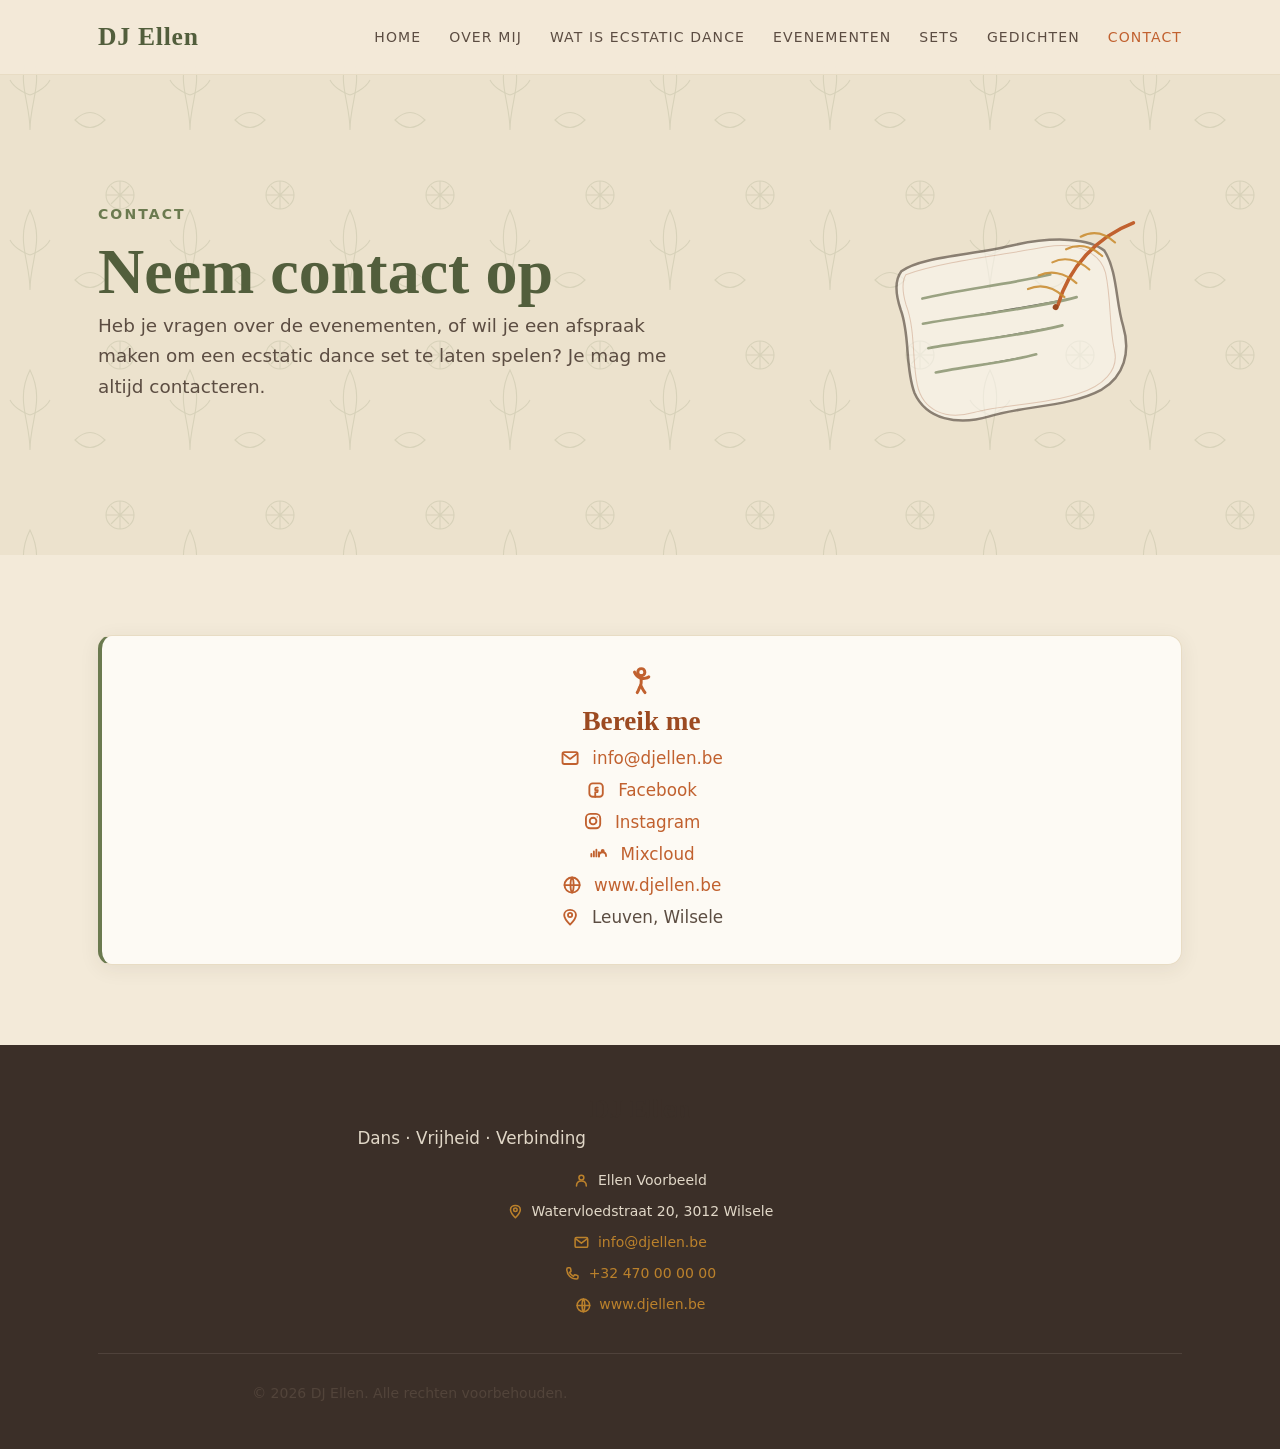
==== contact.html @ d01701c6 "Add files via upload" ====
<!DOCTYPE html>
<html lang="nl">
<head>
  <meta charset="UTF-8">
  <meta name="viewport" content="width=device-width, initial-scale=1.0">
  <title>Contact — DJ Ellen</title>
  <meta name="description" content="Neem contact op met DJ Ellen voor vragen over evenementen of het boeken van een ecstatic dance set.">
  <link rel="stylesheet" href="style.css">
</head>
<body>

  <!-- ============================== HEADER ============================== -->
  <header class="site-header">
    <nav class="navbar container">
      <a href="index.html" class="navbar__logo">DJ Ellen</a>

      <button class="navbar__toggle" aria-label="Menu openen" aria-expanded="false" aria-controls="hoofdmenu">
        <span></span>
        <span></span>
        <span></span>
      </button>

      <ul class="navbar__links" id="hoofdmenu">
        <li><a href="index.html">Home</a></li>
        <li><a href="over-mij.html">Over mij</a></li>
        <li><a href="wat-is-ecstatic-dance.html">Wat is Ecstatic Dance</a></li>
        <li><a href="evenementen.html">Evenementen</a></li>
        <li><a href="sets.html">Sets</a></li>
        <li><a href="gedichten.html">Gedichten</a></li>
        <li><a href="contact.html" class="is-active">Contact</a></li>
      </ul>
    </nav>
  </header>

  <main class="site-main">

    <!-- ============================== HERO ============================== -->
    <section class="hero container">
      <div class="hero__text">
        <p class="eyebrow">Contact</p>
        <h1>Neem contact op</h1>
        <p class="hero__intro">
          Heb je vragen over de evenementen, of wil je een afspraak maken om
          een ecstatic dance set te laten spelen? Je mag me altijd
          contacteren.
        </p>
      </div>

      <div class="hero__visual" aria-hidden="true">
        <!-- Perkament-achtige brief, licht gedraaid en golvend, met een grotere schrijvende veer -->
        <svg viewBox="0 0 320 320" xmlns="http://www.w3.org/2000/svg" role="img" aria-label="Gestileerde tekening van een perkamenten brief met een schrijvende veer">
          <!-- Golvend perkament: gebogen randen i.p.v. rechte hoeken, licht gedraaid, semi-transparant -->
          <g transform="rotate(-8 160 170)">
            <path d="M48 100
                     C 70 88, 120 94, 160 90
                     C 205 86, 240 94, 252 108
                     C 262 130, 256 160, 260 185
                     C 264 212, 254 235, 230 245
                     C 195 258, 150 250, 115 256
                     C 82 261, 52 250, 44 222
                     C 38 195, 48 165, 42 138
                     C 39 122, 40 108, 48 100 Z"
                  fill="#fdfaf4" stroke="#3b2f28" stroke-width="2.5" opacity="0.55"/>
            <!-- Lichte schaduwlaag onder het perkament voor een 3D-gevoel -->
            <path d="M52 104 C 90 96, 150 98, 195 96 C 230 95, 248 112, 250 130
                     C 252 158, 246 182, 248 208 C 250 228, 232 242, 205 246
                     C 168 252, 130 246, 100 250 C 70 254, 50 240, 48 215
                     C 46 190, 54 160, 48 134 C 46 120, 47 110, 52 104 Z"
                  fill="none" stroke="#9c4a21" stroke-width="1" opacity="0.25"/>

            <!-- Golvende lijntjes tekst, volgend op de gebogen vorm -->
            <g stroke="#6b7a4f" stroke-width="2.6" stroke-linecap="round" opacity="0.65">
              <path d="M65 130 C 100 126, 150 128, 195 124"/>
              <path d="M62 155 C 110 153, 170 156, 218 150"/>
              <path d="M64 180 C 105 178, 155 181, 200 176"/>
              <path d="M68 205 C 100 203, 140 205, 170 201"/>
            </g>
          </g>

          <!-- Grotere veer, schrijvend over de brief -->
          <g transform="translate(196 150) rotate(28)">
            <path d="M0 0 C -8 -38, 2 -78, 28 -108"
                  fill="none" stroke="#c1612f" stroke-width="3.5" stroke-linecap="round"/>
            <g fill="none" stroke="#c98a2c" stroke-width="2.2" stroke-linecap="round" opacity="0.85">
              <path d="M2 -10 C -14 -14, -26 -10, -34 0"/>
              <path d="M6 -28 C -10 -32, -23 -27, -31 -17"/>
              <path d="M11 -46 C -5 -50, -18 -45, -25 -35"/>
              <path d="M16 -64 C 0 -68, -12 -63, -19 -53"/>
              <path d="M21 -82 C 6 -86, -5 -81, -12 -71"/>
            </g>
            <circle cx="-1" cy="3" r="3" fill="#9c4a21"/>
          </g>
        </svg>
      </div>
    </section>

    <!-- ============================== CONTACTGEGEVENS ============================== -->
    <section class="section section--zand">
      <div class="container">

        <article class="card card--accent">
          <h3 class="card__title">
            <svg class="icon-inline" viewBox="0 0 24 24" xmlns="http://www.w3.org/2000/svg" aria-hidden="true">
              <circle cx="12" cy="6" r="2.6" fill="#fdfaf4" stroke="#c1612f"/>
              <path d="M12 8.6 C11.5 11, 12.5 13, 11.5 16"/>
              <path d="M11.7 10.5 C9.5 9.7, 7.8 8, 7 6"/>
              <path d="M12.3 10.8 C14.7 10, 16 11, 17.5 9.5"/>
              <path d="M11.5 16 C10 18, 10.2 19.5, 9 21"/>
              <path d="M11.5 16 C13 18, 13.3 19.5, 14.7 21"/>
            </svg>
            Bereik me
          </h3>

          <ul class="event-meta">
            <li>
              <svg class="icon-inline" viewBox="0 0 24 24" xmlns="http://www.w3.org/2000/svg" aria-hidden="true">
                <rect x="3" y="5" width="18" height="14" rx="2"/>
                <path d="M4 7 L12 13 L20 7"/>
              </svg>
              <a href="mailto:info@djellen.be">info@djellen.be</a>
            </li>
            <li>
              <svg class="icon-inline" viewBox="0 0 24 24" xmlns="http://www.w3.org/2000/svg" aria-hidden="true">
                <rect x="4" y="4" width="16" height="16" rx="4"/>
                <path d="M14 9 L12.5 9 C11.7 9, 11 9.7, 11 10.5 L11 12 L14 12 L13.6 14.5 L11 14.5 L11 20"/>
              </svg>
              <a href="https://www.facebook.com" target="_blank" rel="noopener">Facebook</a>
            </li>
            <li>
              <svg class="icon-inline" viewBox="0 0 24 24" xmlns="http://www.w3.org/2000/svg" aria-hidden="true">
                <rect x="3.5" y="3.5" width="17" height="17" rx="5"/>
                <circle cx="12" cy="12" r="4"/>
                <circle cx="17" cy="7" r="0.8" fill="#c1612f" stroke="none"/>
              </svg>
              <a href="https://www.instagram.com" target="_blank" rel="noopener">Instagram</a>
            </li>
            <li>
              <svg class="icon-inline" viewBox="0 0 24 24" xmlns="http://www.w3.org/2000/svg" aria-hidden="true">
                <path d="M4 16 L4 13 M7 16 L7 10 M10 16 L10 8 M13 16 L13 11"/>
                <path d="M13 16 C13 13, 15 11, 17.5 11 C20 11, 21.5 13, 21.5 15.5"/>
                <circle cx="17.5" cy="9.5" r="1.2"/>
              </svg>
              <a href="https://www.mixcloud.com/Ellllen/" target="_blank" rel="noopener">Mixcloud</a>
            </li>
            <li>
              <svg class="icon-inline" viewBox="0 0 24 24" xmlns="http://www.w3.org/2000/svg" aria-hidden="true">
                <circle cx="12" cy="12" r="9"/>
                <path d="M3 12 L21 12 M12 3 C9.5 6, 9.5 18, 12 21 M12 3 C14.5 6, 14.5 18, 12 21"/>
              </svg>
              <a href="https://www.djellen.be">www.djellen.be</a>
            </li>
            <li>
              <svg class="icon-inline" viewBox="0 0 24 24" xmlns="http://www.w3.org/2000/svg" aria-hidden="true">
                <path d="M12 21 C8 17, 5 13.5, 5 9.5 C5 6, 8 3.5, 12 3.5 C16 3.5, 19 6, 19 9.5 C19 13.5, 16 17, 12 21 Z"/>
                <circle cx="12" cy="9.5" r="2.5"/>
              </svg>
              Leuven, Wilsele
            </li>
          </ul>
        </article>

      </div>
    </section>

  </main>

  <footer class="site-footer" id="site-footer"></footer>

  <script src="script.js" defer></script>

</body>
</html>
---- style.css ----
/* ==========================================================================
   DJ ELLEN — UNIVERSEEL STYLESHEET
   Ecstatic Dance / aards & warm design system
   Geen externe libraries — pure CSS, Flexbox & Grid
   ========================================================================== */


/* --------------------------------------------------------------------------
   1. DESIGN TOKENS (CSS Variabelen)
   Centraal kleurenpalet, typografie en spacing-schaal.
   Wijzig hier en de hele site past zich aan.
   -------------------------------------------------------------------------- */
:root {
  /* Kleuren — aards en warm */
  --color-terra: #c1612f;        /* terracotta — primaire accentkleur (knoppen, links) */
  --color-terra-dark: #9c4a21;   /* donkerder terra — hover states */
  --color-oker: #c98a2c;         /* oker — secundair accent */
  --color-mos: #6b7a4f;          /* mosgroen — tertiair accent, natuurlijke details */
  --color-mos-dark: #525e3c;     /* donker mosgroen — hover op groene elementen */

  --color-text: #3b2f28;         /* diep warm bruin — hoofdtekstkleur */
  --color-text-zacht: #5c4d42;   /* zachtere tekst voor subteksten */
  --color-zand: #f3ead9;         /* zachte zandkleur — paginacontainer-achtergronden */
  --color-zand-donker: #e8dcc4;  /* iets donkerder zand — randen, scheidingen */
  --color-wit-warm: #fdfaf4;     /* warm bijna-wit — kaarten, lichte vlakken */

  --color-body-bg: #ece2cd;      /* basis achtergrondkleur van de pagina (onder patroon) */

  /* Typografie */
  --font-heading: 'Cormorant Garamond', Georgia, 'Times New Roman', serif;
  --font-body: 'Jost', 'Segoe UI', system-ui, sans-serif;

  --fs-h1: clamp(2.4rem, 5vw, 4rem);
  --fs-h2: clamp(1.8rem, 3.5vw, 2.6rem);
  --fs-h3: clamp(1.3rem, 2.2vw, 1.7rem);
  --fs-body: 1.05rem;
  --fs-small: 0.875rem;

  /* Spacing-schaal (consistente witruimte) */
  --space-xs: 0.5rem;
  --space-sm: 1rem;
  --space-md: 1.75rem;
  --space-lg: 3rem;
  --space-xl: 5rem;

  /* Overige */
  --radius: 14px;
  --radius-sm: 8px;
  --shadow-zacht: 0 4px 20px rgba(59, 47, 40, 0.08);
  --shadow-hover: 0 8px 28px rgba(59, 47, 40, 0.14);
  --max-width: 1140px;
  --transition: 0.25s ease;
}


/* --------------------------------------------------------------------------
   2. RESET & BASISINSTELLINGEN
   Minimale, moderne reset zonder externe dependencies.
   -------------------------------------------------------------------------- */
*,
*::before,
*::after {
  box-sizing: border-box;
  margin: 0;
  padding: 0;
}

html {
  scroll-behavior: smooth;
  -webkit-text-size-adjust: 100%;
}

body {
  font-family: var(--font-body);
  font-size: var(--fs-body);
  color: var(--color-text);
  line-height: 1.65;
  background-color: var(--color-body-bg);
  min-height: 100vh;
  overflow-x: hidden;
}

img, svg {
  max-width: 100%;
  display: block;
}

a {
  color: var(--color-terra);
  text-decoration: none;
  transition: color var(--transition);
}

a:hover {
  color: var(--color-terra-dark);
}

ul, ol {
  list-style: none;
}

button {
  font-family: inherit;
  cursor: pointer;
  border: none;
  background: none;
}

/* Toegankelijkheid: duidelijke focus-indicator op alle interactieve elementen */
a:focus-visible,
button:focus-visible,
input:focus-visible,
textarea:focus-visible {
  outline: 3px solid var(--color-oker);
  outline-offset: 3px;
  border-radius: var(--radius-sm);
}

/* Respecteer voorkeur voor minder beweging */
@media (prefers-reduced-motion: reduce) {
  *, *::before, *::after {
    animation-duration: 0.01ms !important;
    animation-iteration-count: 1 !important;
    transition-duration: 0.01ms !important;
    scroll-behavior: auto !important;
  }
}


/* --------------------------------------------------------------------------
   3. ACHTERGRONDPATROON (BODY)
   Subtiel, herhalend SVG-patroon met gestileerde bladmotieven.
   Vast op de achtergrond (fixed) zodat het niet meebeweegt met scroll-content,
   en met een laag zandkleur erboven voor leesbaarheid.
   -------------------------------------------------------------------------- */
body {
  background-color: var(--color-body-bg);
  background-image:
    url("data:image/svg+xml,%3Csvg xmlns='http://www.w3.org/2000/svg' width='160' height='160' viewBox='0 0 160 160'%3E%3Cg fill='none' stroke='%236b7a4f' stroke-width='1.1' opacity='0.16'%3E%3Cpath d='M30 130 C30 100 45 80 30 50 C15 80 30 100 30 130 Z'/%3E%3Cpath d='M30 95 C30 95 45 90 50 80'/%3E%3Cpath d='M30 95 C30 95 15 90 10 80'/%3E%3Ccircle cx='120' cy='35' r='14'/%3E%3Cpath d='M120 21 L120 49 M106 35 L134 35 M111 26 L129 44 M111 44 L129 26'/%3E%3Cpath d='M75 120 Q90 105 105 120 Q90 135 75 120 Z'/%3E%3C/g%3E%3C/svg%3E");
  background-repeat: repeat;
  background-size: 160px 160px;
  background-attachment: fixed;
}


/* --------------------------------------------------------------------------
   4. LAYOUT — ALGEMENE STRUCTUUR
   Container, header/nav, main, footer.
   -------------------------------------------------------------------------- */
.container {
  width: 100%;
  max-width: var(--max-width);
  margin-inline: auto;
  padding-inline: var(--space-md);
}

/* --- Header & navigatie --- */
.site-header {
  position: sticky;
  top: 0;
  z-index: 100;
  background-color: rgba(243, 234, 217, 0.92);
  backdrop-filter: blur(10px);
  border-bottom: 1px solid var(--color-zand-donker);
}

.navbar {
  position: relative;
  display: flex;
  align-items: center;
  justify-content: space-between;
  padding-block: var(--space-sm);
}

.navbar__logo {
  font-family: var(--font-heading);
  font-size: 1.6rem;
  font-weight: 600;
  color: var(--color-mos-dark);
  letter-spacing: 0.03em;
}

.navbar__links {
  display: flex;
  align-items: center;
  gap: var(--space-md);
}

.navbar__links a {
  color: var(--color-text-zacht);
  font-size: var(--fs-small);
  text-transform: uppercase;
  letter-spacing: 0.08em;
  font-weight: 500;
}

.navbar__links a:hover,
.navbar__links a.is-active {
  color: var(--color-terra);
}

/* Hamburger-knop (mobiel) — puur CSS, geen JS-library nodig */
.navbar__toggle {
  display: none;
  flex-direction: column;
  gap: 5px;
  z-index: 110;
}

.navbar__toggle span {
  width: 26px;
  height: 2px;
  background-color: var(--color-terra);
  border-radius: 2px;
  transition: transform var(--transition), opacity var(--transition);
}

/* --- Main content area --- */
.site-main {
  display: block;
  width: 100%;
}

.section {
  padding-block: var(--space-xl);
}

.section--zand {
  background-color: var(--color-zand);
}

.section__heading {
  font-family: var(--font-heading);
  font-size: var(--fs-h2);
  color: var(--color-terra-dark);
  text-align: center;
  margin-bottom: var(--space-sm);
}

.section__intro {
  max-width: 640px;
  margin: 0 auto var(--space-lg);
  text-align: center;
  color: var(--color-text-zacht);
}

/* --- Footer --- */
.site-footer {
  background-color: var(--color-text);
  color: var(--color-zand);
  padding-block: var(--space-lg) var(--space-md);
  text-align: center;
}

.site-footer a {
  color: var(--color-oker);
}

.site-footer a:hover {
  color: var(--color-wit-warm);
}

.footer__grid {
  display: grid;
  grid-template-columns: repeat(auto-fit, minmax(200px, 1fr));
  gap: var(--space-md);
  margin-bottom: var(--space-md);
}

/* Tagline in de footer: lichte, warme zandkleur i.p.v. de te donkere
   standaard tekstkleur, voor voldoende contrast op de donkere achtergrond */
.footer__tagline {
  color: var(--color-zand);
  opacity: 0.9;
  font-size: 1.05rem;
}

/* Kleinere navigatielinks in de footer */
.footer__nav-links a {
  font-size: var(--fs-small);
}

.footer__nav-links li {
  margin-bottom: 0.4rem;
}

/* Contactgegevens met klein icoontje per regel */
.footer__contact {
  margin-top: var(--space-sm);
}

.footer__contact li {
  display: flex;
  align-items: center;
  justify-content: center;
  gap: 0.5rem;
  margin-bottom: 0.5rem;
  font-size: var(--fs-small);
  color: var(--color-zand);
  opacity: 0.9;
}

.footer__contact .icon-inline {
  stroke: var(--color-oker);
  margin-right: 0;
  flex-shrink: 0;
}

.footer__bottom {
  text-align: center;
  font-size: var(--fs-small);
  opacity: 0.7;
  padding-top: var(--space-md);
  border-top: 1px solid rgba(243, 234, 217, 0.15);
}


/* --- Hero-sectie (intro boven aan een pagina, met begeleidende illustratie) --- */
.hero {
  display: flex;
  align-items: center;
  gap: var(--space-xl);
  padding-block: var(--space-xl);
}

.hero__text {
  flex: 1 1 420px;
}

.hero__intro {
  font-size: 1.15rem;
  max-width: 50ch;
  margin-bottom: var(--space-md);
}

.hero__visual {
  flex: 1 1 280px;
  max-width: 320px;
}

.hero__visual svg {
  width: 100%;
  height: auto;
}

@media (max-width: 768px) {
  .hero {
    flex-direction: column;
    text-align: center;
    padding-block: var(--space-lg);
  }

  /* Reset flex-basis: de breedte-waarden (420px/280px) mogen niet als
     hoogte-basis gelden zodra de richting naar column kantelt — anders
     reserveert de browser onnodige verticale ruimte op het omslagpunt. */
  .hero__text,
  .hero__visual {
    flex: 0 1 auto;
  }

  .hero__intro {
    margin-bottom: var(--space-xs);
  }

  .hero__visual {
    max-width: 150px;
    margin: 0 auto var(--space-xs);
  }

  .hero__text .flex-row {
    justify-content: center;
  }
}


/* --- Evenement-kaarten (agenda) --- */
.event-card {
  display: flex;
  flex-wrap: wrap;
  gap: var(--space-md);
  align-items: stretch;
}

.event-card__info {
  flex: 1 1 280px;
  display: flex;
  flex-direction: column;
  justify-content: center;
}

.event-meta {
  margin-top: var(--space-xs);
}

.event-meta li {
  color: var(--color-text-zacht);
  margin-bottom: 0.25rem;
}

.event-meta strong {
  color: var(--color-text);
}

.event-card--compact {
  text-align: center;
}

.event-card--compact .event-meta {
  text-align: left;
  margin-top: var(--space-sm);
}

/* --- Affiche-placeholder: kader voor toekomstige afbeelding/poster --- */
.poster-placeholder {
  display: flex;
  flex-direction: column;
  align-items: center;
  justify-content: center;
  gap: var(--space-xs);
  border: 2px dashed var(--color-zand-donker);
  border-radius: var(--radius);
  background-color: var(--color-zand);
  color: var(--color-text-zacht);
  font-size: var(--fs-small);
  text-align: center;
}

.poster-placeholder--large {
  flex: 1 1 280px;
  min-height: 280px;
  padding: var(--space-md);
}

.poster-placeholder--small {
  width: 100%;
  min-height: 140px;
  margin-bottom: var(--space-sm);
}


/* --- Gedichten: rustige, gecentreerde tekstblokken --- */
.poem.card {
  flex: 1 1 420px;
  max-width: 520px;
  margin-bottom: 0;
  text-align: center;
}

.poem.card .photo-frame {
  margin-inline: auto;
}

.poem__title {
  font-style: italic;
  font-size: var(--fs-h3);
  color: var(--color-terra-dark);
  margin-bottom: var(--space-xs);
  position: relative;
}

/* Kleine sierlijke lijn onder de titel, als rustpunt */
.poem__title::after {
  content: "";
  display: block;
  width: 48px;
  height: 2px;
  background-color: var(--color-mos);
  margin: var(--space-xs) auto 0;
  opacity: 0.6;
}

/* white-space: pre-line bewaart handmatige enters uit de brontekst als strofewisselingen */
.poem__text {
  font-family: var(--font-heading);
  font-size: 1.2rem;
  line-height: 2;
  color: var(--color-text);
  white-space: pre-line;
  margin: 0 auto;
}


/* --- Fotokaders: herbruikbare container voor affiches/foto's binnen het palet --- */
.photo-frame {
  display: block;
  width: 100%;
  border: 1px solid var(--color-zand-donker);
  border-radius: var(--radius);
  background-color: var(--color-wit-warm);
  padding: var(--space-xs);
  box-shadow: var(--shadow-zacht);
}

.photo-frame img {
  width: 100%;
  height: 100%;
  object-fit: cover;
  border-radius: calc(var(--radius) - 6px);
  display: block;
}

.photo-frame svg {
  width: 100%;
  height: auto;
  display: block;
}

.photo-frame--square { aspect-ratio: 1 / 1; }
.photo-frame--wide { aspect-ratio: 16 / 9; }
.photo-frame--portrait { aspect-ratio: 3 / 4; }

/* Affiche-variant: geen vast kader-ratio en geen bijsnijden — de volledige
   flyer blijft zichtbaar, de hoogte van de afbeelding bepaalt het kader */
.photo-frame--poster {
  aspect-ratio: auto;
}

.photo-frame--poster img {
  height: auto;
  object-fit: contain;
}

/* Gecentreerde, smallere variant — bijvoorbeeld een fotokader bij een gedicht */
.photo-frame--centered {
  max-width: 320px;
  margin-inline: auto;
}

/* --- Kleine inline iconen: consistente afmeting/kleur voor symbooltjes naast titels --- */
.icon-inline {
  display: inline-block;
  width: 1.2em;
  height: 1.2em;
  vertical-align: -0.22em;
  margin-right: 0.4em;
  fill: none;
  stroke: var(--color-terra);
  stroke-width: 2.2;
  stroke-linecap: round;
  stroke-linejoin: round;
}

/* --- Gecentreerd icoon boven een kaarttitel: geen rand, geen achtergrond --- */
.icon-block {
  display: block;
  width: 2.5rem;
  height: 2.5rem;
  margin: 0 auto var(--space-sm);
  fill: none;
  stroke: var(--color-mos);
  stroke-width: 1.8;
  stroke-linecap: round;
  stroke-linejoin: round;
}


/* --------------------------------------------------------------------------
   5. TYPOGRAFIE
   Rustgevende, vlot leesbare schaal voor koppen en tekst.
   -------------------------------------------------------------------------- */
h1, h2, h3, h4 {
  font-family: var(--font-heading);
  color: var(--color-text);
  line-height: 1.2;
  font-weight: 600;
}

h1 { font-size: var(--fs-h1); color: var(--color-mos-dark); }
h2 { font-size: var(--fs-h2); }
h3 { font-size: var(--fs-h3); }

p {
  margin-bottom: var(--space-sm);
  color: var(--color-text-zacht);
  max-width: 70ch;
}

.text-center { text-align: center; }
.text-center p { max-width: none; }

.eyebrow {
  display: inline-block;
  font-size: var(--fs-small);
  text-transform: uppercase;
  letter-spacing: 0.15em;
  color: var(--color-mos);
  font-weight: 600;
  margin-bottom: var(--space-xs);
}


/* --------------------------------------------------------------------------
   6. HERBRUIKBARE COMPONENTEN — KAARTEN / KADERS
   -------------------------------------------------------------------------- */
.card {
  background-color: var(--color-wit-warm);
  border: 1px solid var(--color-zand-donker);
  border-radius: var(--radius);
  padding: var(--space-md);
  box-shadow: var(--shadow-zacht);
  transition: transform var(--transition), box-shadow var(--transition);
}

.card:hover {
  transform: translateY(-4px);
  box-shadow: var(--shadow-hover);
}

.card__title {
  display: flex;
  flex-direction: column;
  align-items: center;
  text-align: center;
  font-size: var(--fs-h3);
  margin-bottom: var(--space-xs);
  color: var(--color-terra-dark);
}

/* Binnen een gecentreerde titel staat het icoon los boven de tekst, niet inline ervoor */
.card__title .icon-inline {
  margin-right: 0;
  margin-bottom: var(--space-xs);
}

/* Kader-variant met dunne accentrand links — handig voor quotes, info-blokken */
.card--accent {
  text-align: center;
  border-left: 4px solid var(--color-mos);
}

.card--accent p {
  max-width: none;
}


/* --------------------------------------------------------------------------
   7. HERBRUIKBARE COMPONENTEN — KNOPPEN
   Voor o.a. Mixcloud-links, agenda-acties, contactlinks.
   -------------------------------------------------------------------------- */
.btn {
  display: inline-flex;
  align-items: center;
  gap: var(--space-xs);
  padding: 0.75rem 1.75rem;
  border-radius: 999px;
  font-size: var(--fs-small);
  font-weight: 600;
  text-transform: uppercase;
  letter-spacing: 0.06em;
  transition: background-color var(--transition), color var(--transition), transform var(--transition);
}

/* Primaire knop — terracotta, gevuld */
.btn--primary {
  background-color: var(--color-terra);
  color: var(--color-wit-warm);
}

.btn--primary:hover {
  background-color: var(--color-terra-dark);
  transform: translateY(-2px);
  color: var(--color-wit-warm);
}

/* Secundaire knop — oker outline */
.btn--secondary {
  background-color: transparent;
  color: var(--color-oker);
  border: 2px solid var(--color-oker);
}

.btn--secondary:hover {
  background-color: var(--color-oker);
  color: var(--color-wit-warm);
}

/* Mixcloud / luisterknop — mosgroen, specifiek voor embedded sets */
.btn--listen {
  background-color: var(--color-mos);
  color: var(--color-wit-warm);
}

.btn--listen:hover {
  background-color: var(--color-mos-dark);
  transform: translateY(-2px);
}

.btn--small {
  padding: 0.5rem 1.25rem;
  font-size: 0.75rem;
}


/* --------------------------------------------------------------------------
   8. HERBRUIKBARE GRID-LAYOUTS
   Flexibele grids voor agenda, sets, galerijen — pas kolomaantal aan per pagina.
   -------------------------------------------------------------------------- */
.grid {
  display: grid;
  gap: var(--space-md);
}

.grid--2 { grid-template-columns: repeat(2, 1fr); }
.grid--3 { grid-template-columns: repeat(3, 1fr); }
.grid--4 { grid-template-columns: repeat(4, 1fr); }

/* Auto-fit variant: flexbox met wrap, zodat een onvolledige laatste rij
   (bv. 5 boxen op een grid dat er 4 per rij toont) centraal uitlijnt in
   plaats van links te blijven hangen — dat kan een CSS Grid niet vanzelf. */
.grid--auto {
  display: flex;
  flex-wrap: wrap;
  justify-content: center;
  gap: var(--space-md);
}

.grid--auto > * {
  flex: 1 1 240px;
  max-width: 320px;
}

/* Flex-rij variant voor horizontale lijsten (bv. tags, kleine items) */
.flex-row {
  display: flex;
  flex-wrap: wrap;
  gap: var(--space-sm);
}

.flex-row--center {
  justify-content: center;
  align-items: center;
}


/* --------------------------------------------------------------------------
   9. UTILITIES
   Kleine herbruikbare hulpklassen.
   -------------------------------------------------------------------------- */
.mt-sm { margin-top: var(--space-sm); }
.mt-md { margin-top: var(--space-md); }
.mt-lg { margin-top: var(--space-lg); }
.mb-sm { margin-bottom: var(--space-sm); }
.mb-md { margin-bottom: var(--space-md); }
.mb-lg { margin-bottom: var(--space-lg); }

.hidden { display: none; }

.visually-hidden {
  position: absolute;
  width: 1px;
  height: 1px;
  overflow: hidden;
  clip: rect(0 0 0 0);
  white-space: nowrap;
}


/* --------------------------------------------------------------------------
   10. RESPONSIVE — MOBIEL (≤ 768px)
   Hamburger-navigatie, grids worden enkele kolom, kleinere spacing.
   -------------------------------------------------------------------------- */
@media (max-width: 768px) {

  .navbar__toggle {
    display: flex;
  }

  /* Mobiel navigatiemenu: full-width dropdown onder de header */
  .navbar__links {
    position: absolute;
    top: 100%;
    left: 0;
    right: 0;
    flex-direction: column;
    align-items: flex-start;
    gap: var(--space-sm);
    background-color: var(--color-zand);
    padding: var(--space-md);
    border-bottom: 1px solid var(--color-zand-donker);
    transform: translateY(-12px);
    opacity: 0;
    visibility: hidden;
    transition: transform var(--transition), opacity var(--transition), visibility var(--transition);
  }

  /* Activeer via JS met klasse .is-open op .navbar__links */
  .navbar__links.is-open {
    transform: translateY(0);
    opacity: 1;
    visibility: visible;
  }

  .grid--2,
  .grid--3,
  .grid--4 {
    grid-template-columns: 1fr;
  }

  .section {
    padding-block: var(--space-lg);
  }

  .footer__grid {
    text-align: center;
  }
}


/* --------------------------------------------------------------------------
   11. RESPONSIVE — TABLET (769px – 1024px)
   Grids met 3-4 kolommen vallen terug naar 2 kolommen.
   -------------------------------------------------------------------------- */
@media (min-width: 769px) and (max-width: 1024px) {

  .grid--3,
  .grid--4 {
    grid-template-columns: repeat(2, 1fr);
  }
}
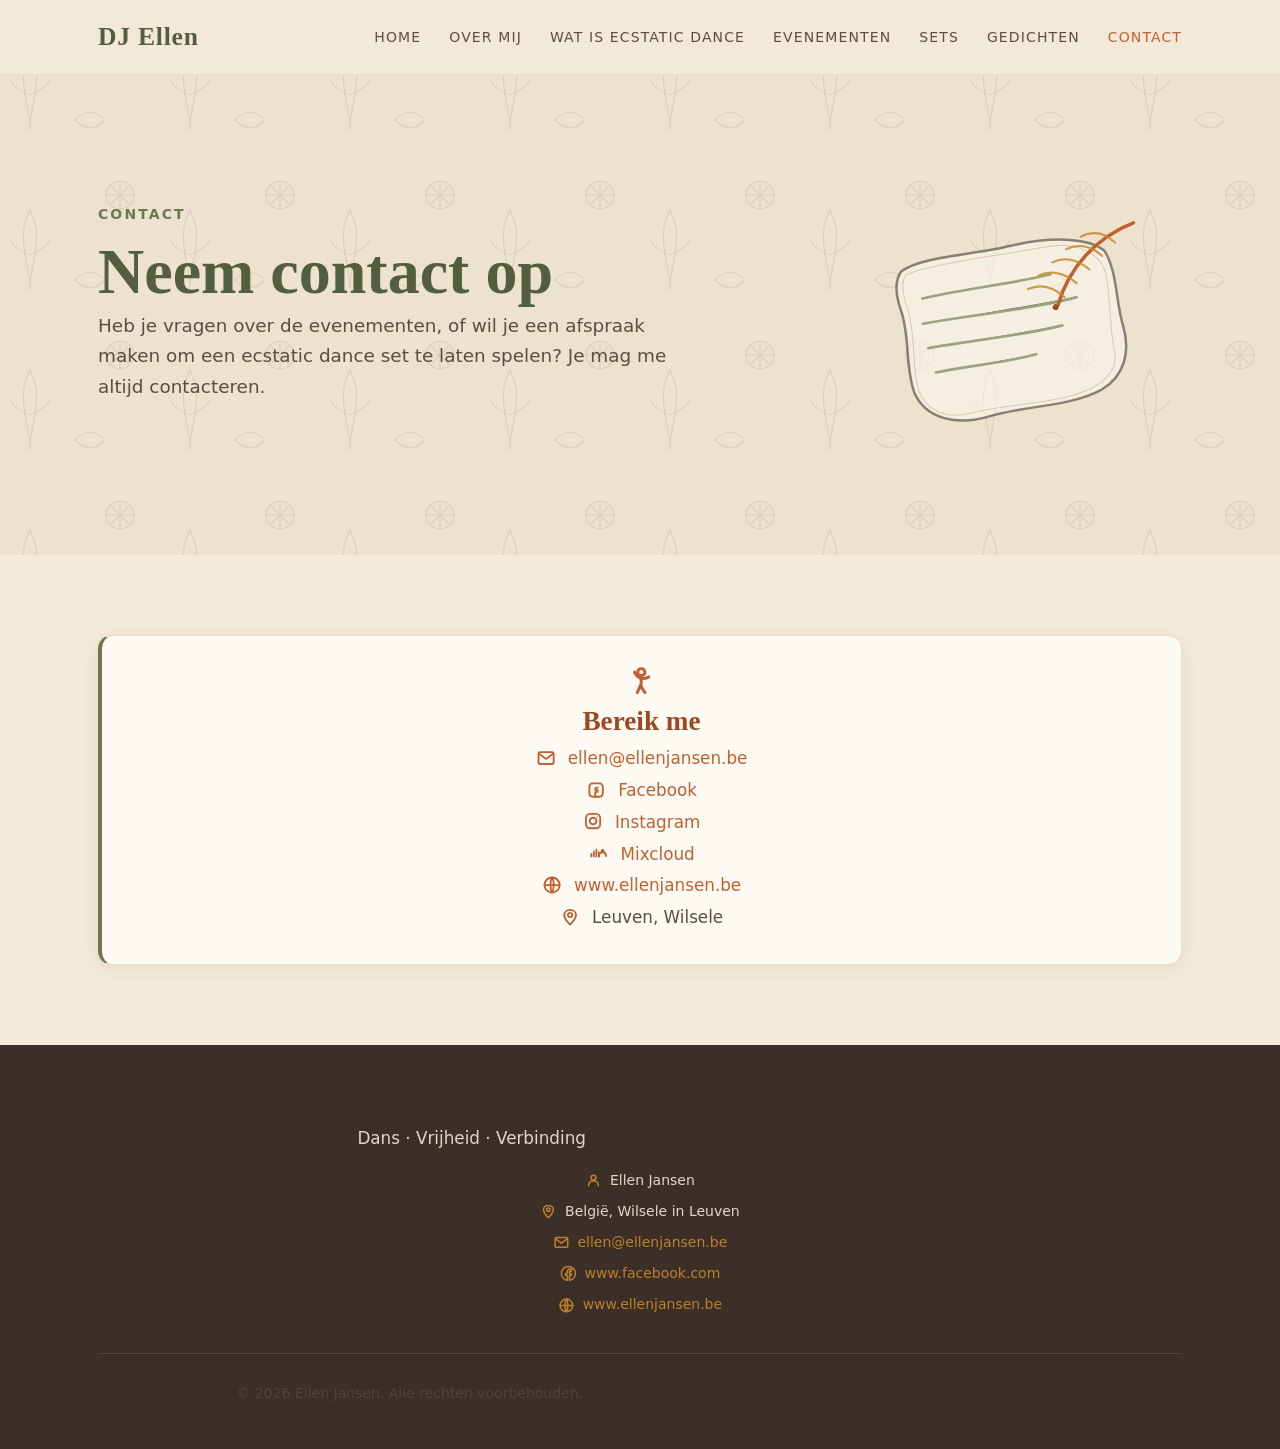
==== commit a345ece5: "Vanalles" ====
--- a/contact.html
+++ b/contact.html
@@ -117,14 +117,14 @@
                 <rect x="3" y="5" width="18" height="14" rx="2"/>
                 <path d="M4 7 L12 13 L20 7"/>
               </svg>
-              <a href="mailto:info@djellen.be">info@djellen.be</a>
+              <a href="mailto:ellen@ellenjansen.be">ellen@ellenjansen.be</a>
             </li>
             <li>
               <svg class="icon-inline" viewBox="0 0 24 24" xmlns="http://www.w3.org/2000/svg" aria-hidden="true">
                 <rect x="4" y="4" width="16" height="16" rx="4"/>
                 <path d="M14 9 L12.5 9 C11.7 9, 11 9.7, 11 10.5 L11 12 L14 12 L13.6 14.5 L11 14.5 L11 20"/>
               </svg>
-              <a href="https://www.facebook.com" target="_blank" rel="noopener">Facebook</a>
+              <a href="https://www.facebook.com/ellen.jansen.731" target="_blank" rel="noopener">Facebook</a>
             </li>
             <li>
               <svg class="icon-inline" viewBox="0 0 24 24" xmlns="http://www.w3.org/2000/svg" aria-hidden="true">
@@ -147,7 +147,7 @@
                 <circle cx="12" cy="12" r="9"/>
                 <path d="M3 12 L21 12 M12 3 C9.5 6, 9.5 18, 12 21 M12 3 C14.5 6, 14.5 18, 12 21"/>
               </svg>
-              <a href="https://www.djellen.be">www.djellen.be</a>
+              <a href="https://www.ellenjansen.be">www.ellenjansen.be</a>
             </li>
             <li>
               <svg class="icon-inline" viewBox="0 0 24 24" xmlns="http://www.w3.org/2000/svg" aria-hidden="true">
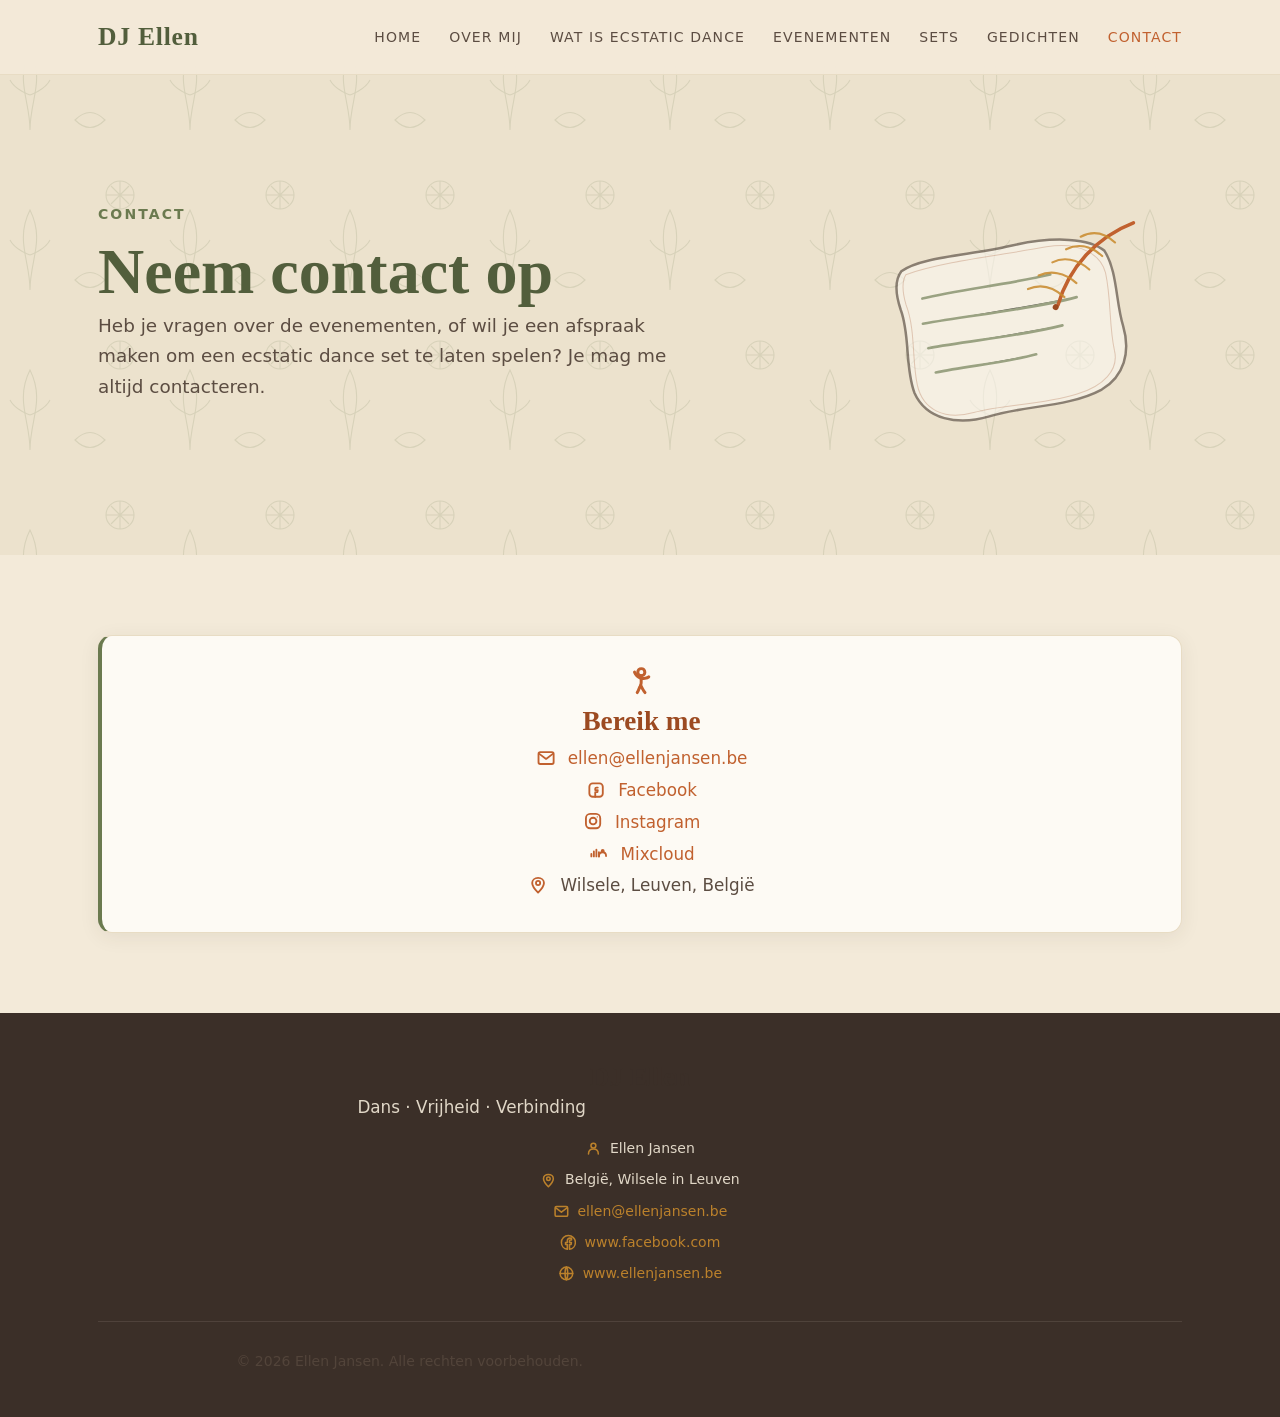
==== commit 04dce1ec: "Various" ====
--- a/contact.html
+++ b/contact.html
@@ -144,17 +144,10 @@
             </li>
             <li>
               <svg class="icon-inline" viewBox="0 0 24 24" xmlns="http://www.w3.org/2000/svg" aria-hidden="true">
-                <circle cx="12" cy="12" r="9"/>
-                <path d="M3 12 L21 12 M12 3 C9.5 6, 9.5 18, 12 21 M12 3 C14.5 6, 14.5 18, 12 21"/>
-              </svg>
-              <a href="https://www.ellenjansen.be">www.ellenjansen.be</a>
-            </li>
-            <li>
-              <svg class="icon-inline" viewBox="0 0 24 24" xmlns="http://www.w3.org/2000/svg" aria-hidden="true">
                 <path d="M12 21 C8 17, 5 13.5, 5 9.5 C5 6, 8 3.5, 12 3.5 C16 3.5, 19 6, 19 9.5 C19 13.5, 16 17, 12 21 Z"/>
                 <circle cx="12" cy="9.5" r="2.5"/>
               </svg>
-              Leuven, Wilsele
+              Wilsele, Leuven, België
             </li>
           </ul>
         </article>
--- a/style.css
+++ b/style.css
@@ -472,8 +472,8 @@
 /* white-space: pre-line bewaart handmatige enters uit de brontekst als strofewisselingen */
 .poem__text {
   font-family: var(--font-heading);
-  font-size: 1.2rem;
-  line-height: 2;
+  font-size: var(--fs-small);
+  line-height: 1.3;
   color: var(--color-text);
   white-space: pre-line;
   margin: 0 auto;
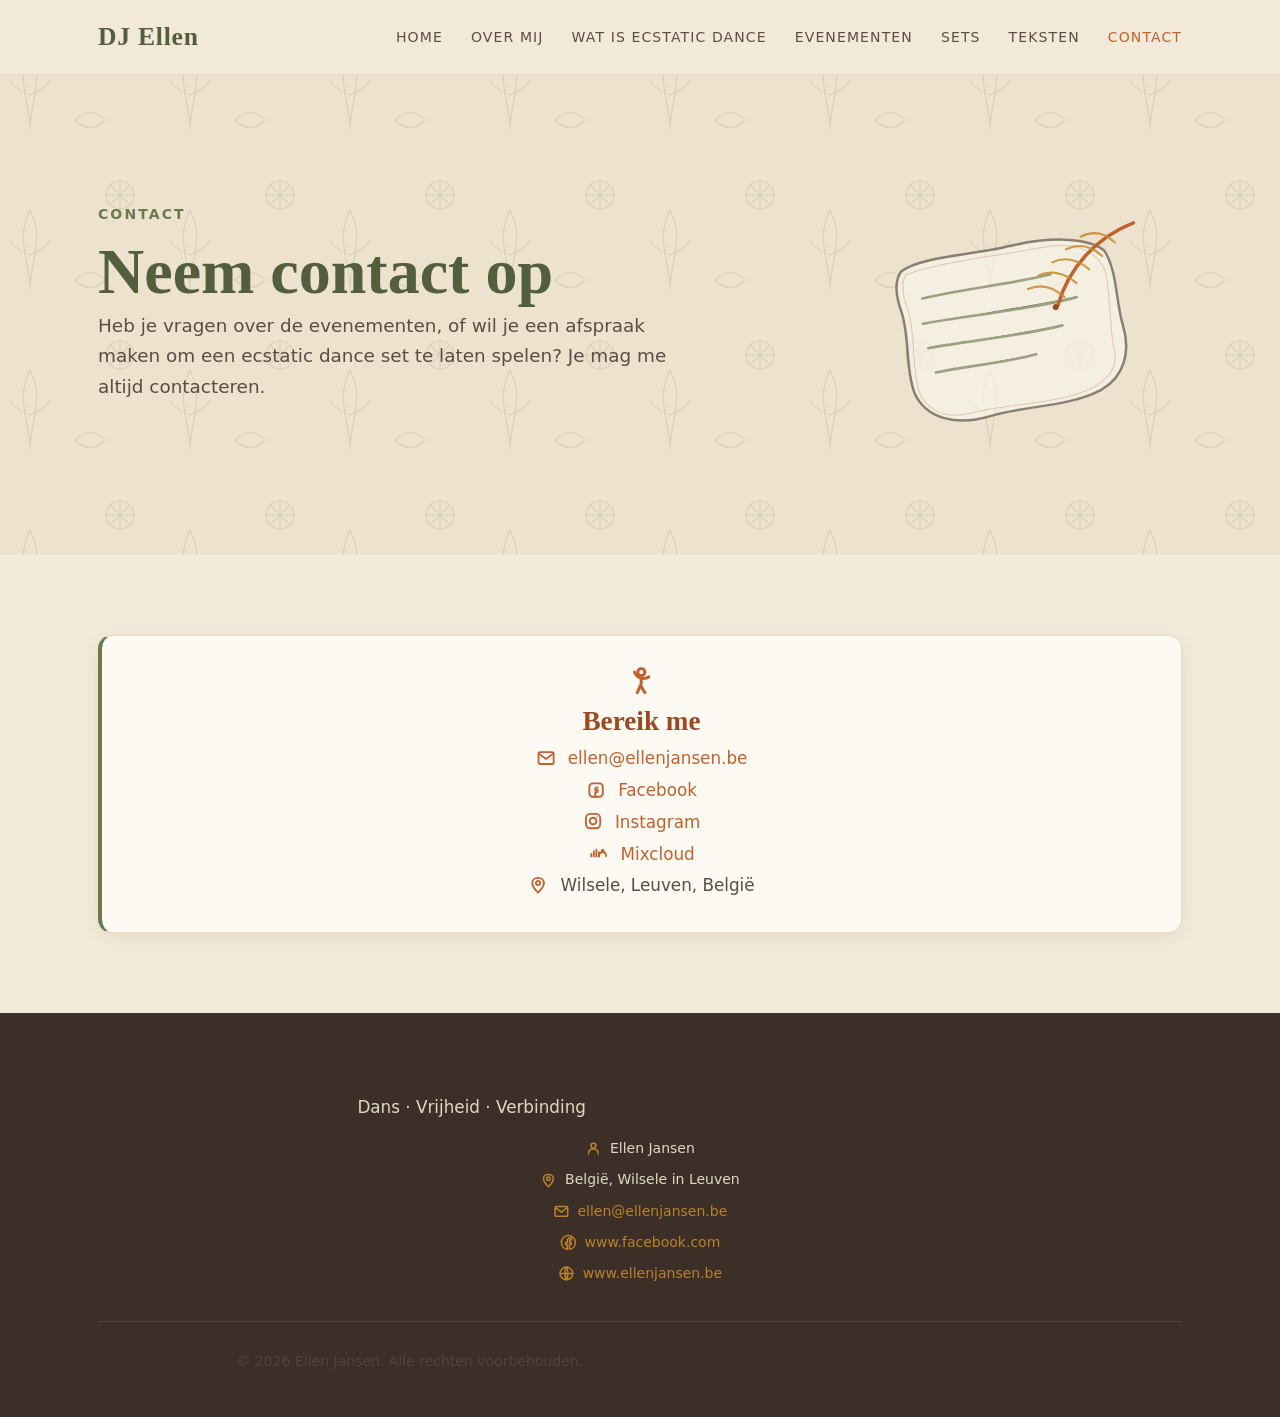
==== commit 2f741982: "mega update Ellen" ====
--- a/contact.html
+++ b/contact.html
@@ -26,7 +26,7 @@
         <li><a href="wat-is-ecstatic-dance.html">Wat is Ecstatic Dance</a></li>
         <li><a href="evenementen.html">Evenementen</a></li>
         <li><a href="sets.html">Sets</a></li>
-        <li><a href="gedichten.html">Gedichten</a></li>
+        <li><a href="teksten.html">Teksten</a></li>
         <li><a href="contact.html" class="is-active">Contact</a></li>
       </ul>
     </nav>
--- a/style.css
+++ b/style.css
@@ -438,7 +438,7 @@
 }
 
 
-/* --- Gedichten: rustige, gecentreerde tekstblokken --- */
+/* --- Teksten: rustige, gecentreerde tekstblokken --- */
 .poem.card {
   flex: 1 1 420px;
   max-width: 520px;
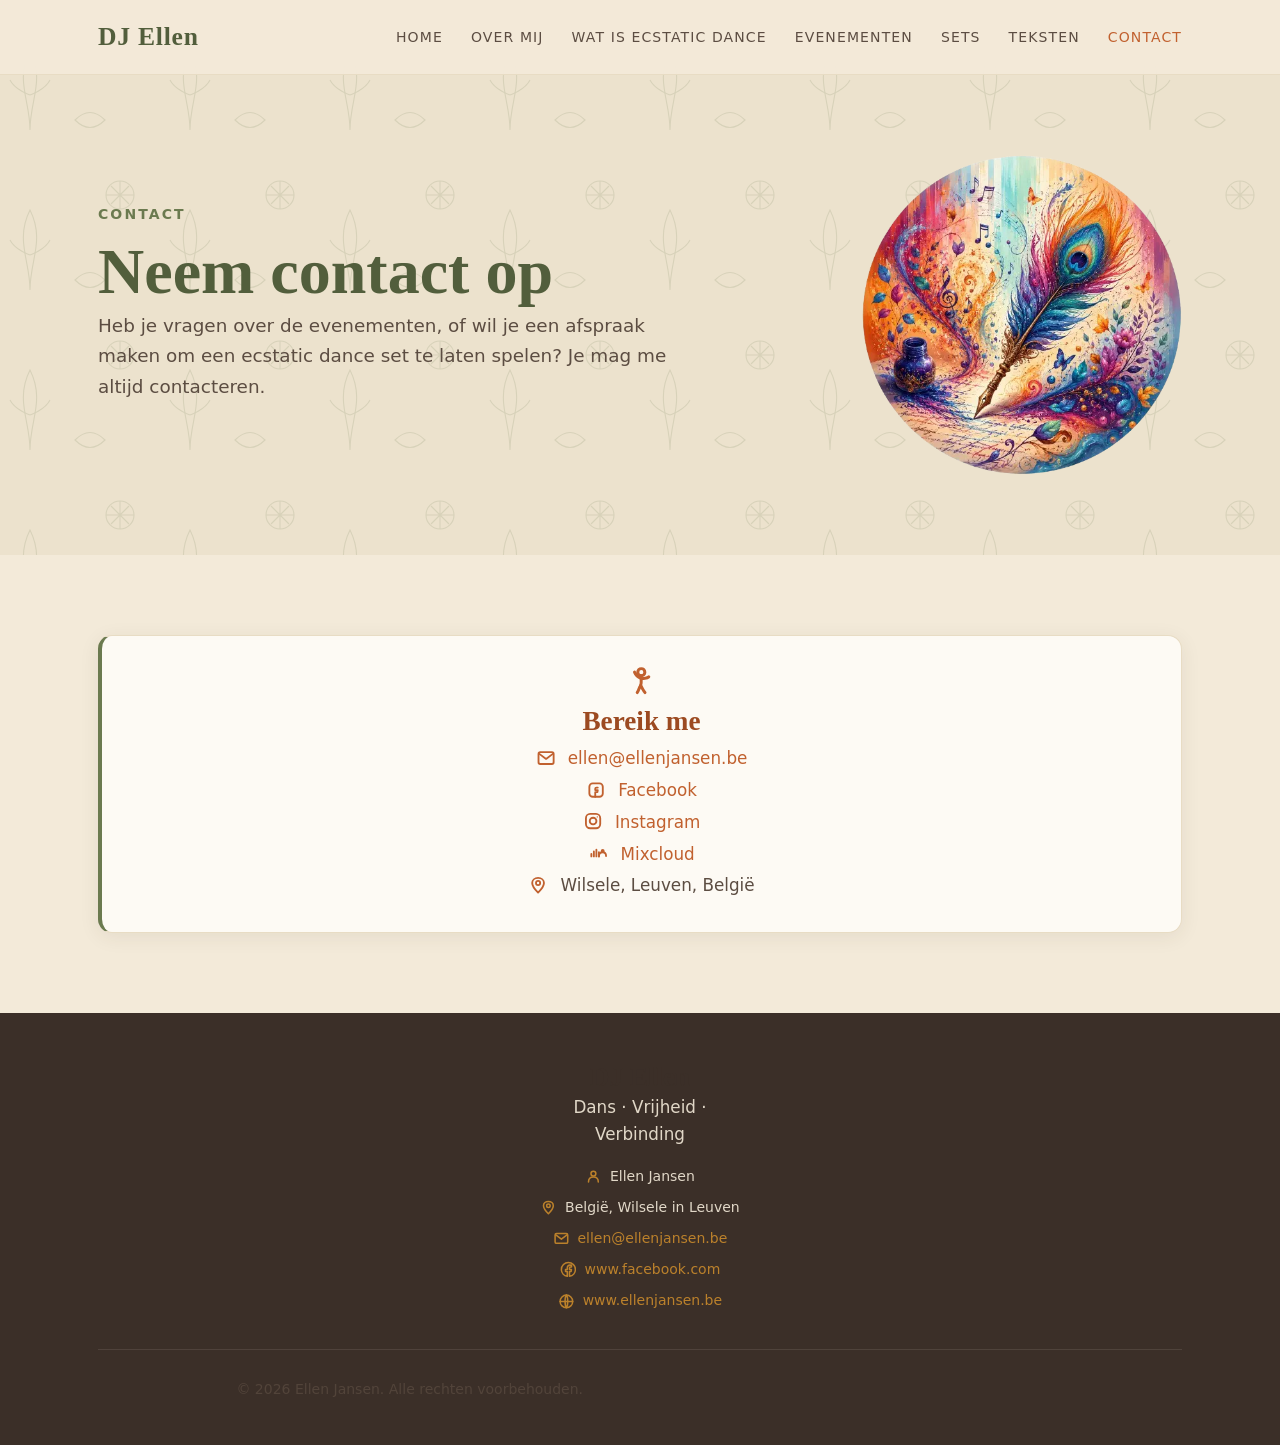
==== commit 81b642e3: "foto's updaten" ====
--- a/contact.html
+++ b/contact.html
@@ -46,51 +46,8 @@
         </p>
       </div>
 
-      <div class="hero__visual" aria-hidden="true">
-        <!-- Perkament-achtige brief, licht gedraaid en golvend, met een grotere schrijvende veer -->
-        <svg viewBox="0 0 320 320" xmlns="http://www.w3.org/2000/svg" role="img" aria-label="Gestileerde tekening van een perkamenten brief met een schrijvende veer">
-          <!-- Golvend perkament: gebogen randen i.p.v. rechte hoeken, licht gedraaid, semi-transparant -->
-          <g transform="rotate(-8 160 170)">
-            <path d="M48 100
-                     C 70 88, 120 94, 160 90
-                     C 205 86, 240 94, 252 108
-                     C 262 130, 256 160, 260 185
-                     C 264 212, 254 235, 230 245
-                     C 195 258, 150 250, 115 256
-                     C 82 261, 52 250, 44 222
-                     C 38 195, 48 165, 42 138
-                     C 39 122, 40 108, 48 100 Z"
-                  fill="#fdfaf4" stroke="#3b2f28" stroke-width="2.5" opacity="0.55"/>
-            <!-- Lichte schaduwlaag onder het perkament voor een 3D-gevoel -->
-            <path d="M52 104 C 90 96, 150 98, 195 96 C 230 95, 248 112, 250 130
-                     C 252 158, 246 182, 248 208 C 250 228, 232 242, 205 246
-                     C 168 252, 130 246, 100 250 C 70 254, 50 240, 48 215
-                     C 46 190, 54 160, 48 134 C 46 120, 47 110, 52 104 Z"
-                  fill="none" stroke="#9c4a21" stroke-width="1" opacity="0.25"/>
-
-            <!-- Golvende lijntjes tekst, volgend op de gebogen vorm -->
-            <g stroke="#6b7a4f" stroke-width="2.6" stroke-linecap="round" opacity="0.65">
-              <path d="M65 130 C 100 126, 150 128, 195 124"/>
-              <path d="M62 155 C 110 153, 170 156, 218 150"/>
-              <path d="M64 180 C 105 178, 155 181, 200 176"/>
-              <path d="M68 205 C 100 203, 140 205, 170 201"/>
-            </g>
-          </g>
-
-          <!-- Grotere veer, schrijvend over de brief -->
-          <g transform="translate(196 150) rotate(28)">
-            <path d="M0 0 C -8 -38, 2 -78, 28 -108"
-                  fill="none" stroke="#c1612f" stroke-width="3.5" stroke-linecap="round"/>
-            <g fill="none" stroke="#c98a2c" stroke-width="2.2" stroke-linecap="round" opacity="0.85">
-              <path d="M2 -10 C -14 -14, -26 -10, -34 0"/>
-              <path d="M6 -28 C -10 -32, -23 -27, -31 -17"/>
-              <path d="M11 -46 C -5 -50, -18 -45, -25 -35"/>
-              <path d="M16 -64 C 0 -68, -12 -63, -19 -53"/>
-              <path d="M21 -82 C 6 -86, -5 -81, -12 -71"/>
-            </g>
-            <circle cx="-1" cy="3" r="3" fill="#9c4a21"/>
-          </g>
-        </svg>
+      <div class="hero__visual">
+        <img src="images/veer.webp" alt="Veer" class="hero__visual img">
       </div>
     </section>
 
--- a/style.css
+++ b/style.css
@@ -33,6 +33,7 @@
   --fs-h1: clamp(2.4rem, 5vw, 4rem);
   --fs-h2: clamp(1.8rem, 3.5vw, 2.6rem);
   --fs-h3: clamp(1.3rem, 2.2vw, 1.7rem);
+  --fs-h4: clamp(1.8rem, 3.5vw, 2.6rem);
   --fs-body: 1.05rem;
   --fs-small: 0.875rem;
 
@@ -273,6 +274,9 @@
   color: var(--color-zand);
   opacity: 0.9;
   font-size: 1.05rem;
+  text-align: center;
+  max-width: 220px;
+  margin-inline: auto;
 }
 
 /* Kleinere navigatielinks in de footer */
@@ -320,11 +324,18 @@
   display: flex;
   align-items: center;
   gap: var(--space-xl);
-  padding-block: var(--space-xl);
+  padding-block: var(--space-xl); 
 }
 
 .hero__text {
   flex: 1 1 420px;
+}
+
+.hero__title {
+  font-size: var(--fs-h4);
+  color: var(--color-terra-dark);
+  margin-bottom: var(--space-xs);
+  position: relative;
 }
 
 .hero__intro {
@@ -341,6 +352,12 @@
 .hero__visual svg {
   width: 100%;
   height: auto;
+}
+
+.hero__visual img {
+  width: 100%;
+  height: auto;
+  border-radius: 50%;
 }
 
 @media (max-width: 768px) {
@@ -477,6 +494,22 @@
   color: var(--color-text);
   white-space: pre-line;
   margin: 0 auto;
+}
+
+.poems-stack {
+  display: flex;
+  flex-direction: column;
+  gap: var(--space-xl);
+}
+
+.poems-stack .poem.card {
+  width: 100%;
+  max-width: none;
+  flex: none;
+}
+
+.poems-stack .photo-frame {
+  max-width: 480px;
 }
 
 
@@ -568,6 +601,7 @@
 h1 { font-size: var(--fs-h1); color: var(--color-mos-dark); }
 h2 { font-size: var(--fs-h2); }
 h3 { font-size: var(--fs-h3); }
+h4 { font-size: var(--fs-h4); }
 
 p {
   margin-bottom: var(--space-sm);
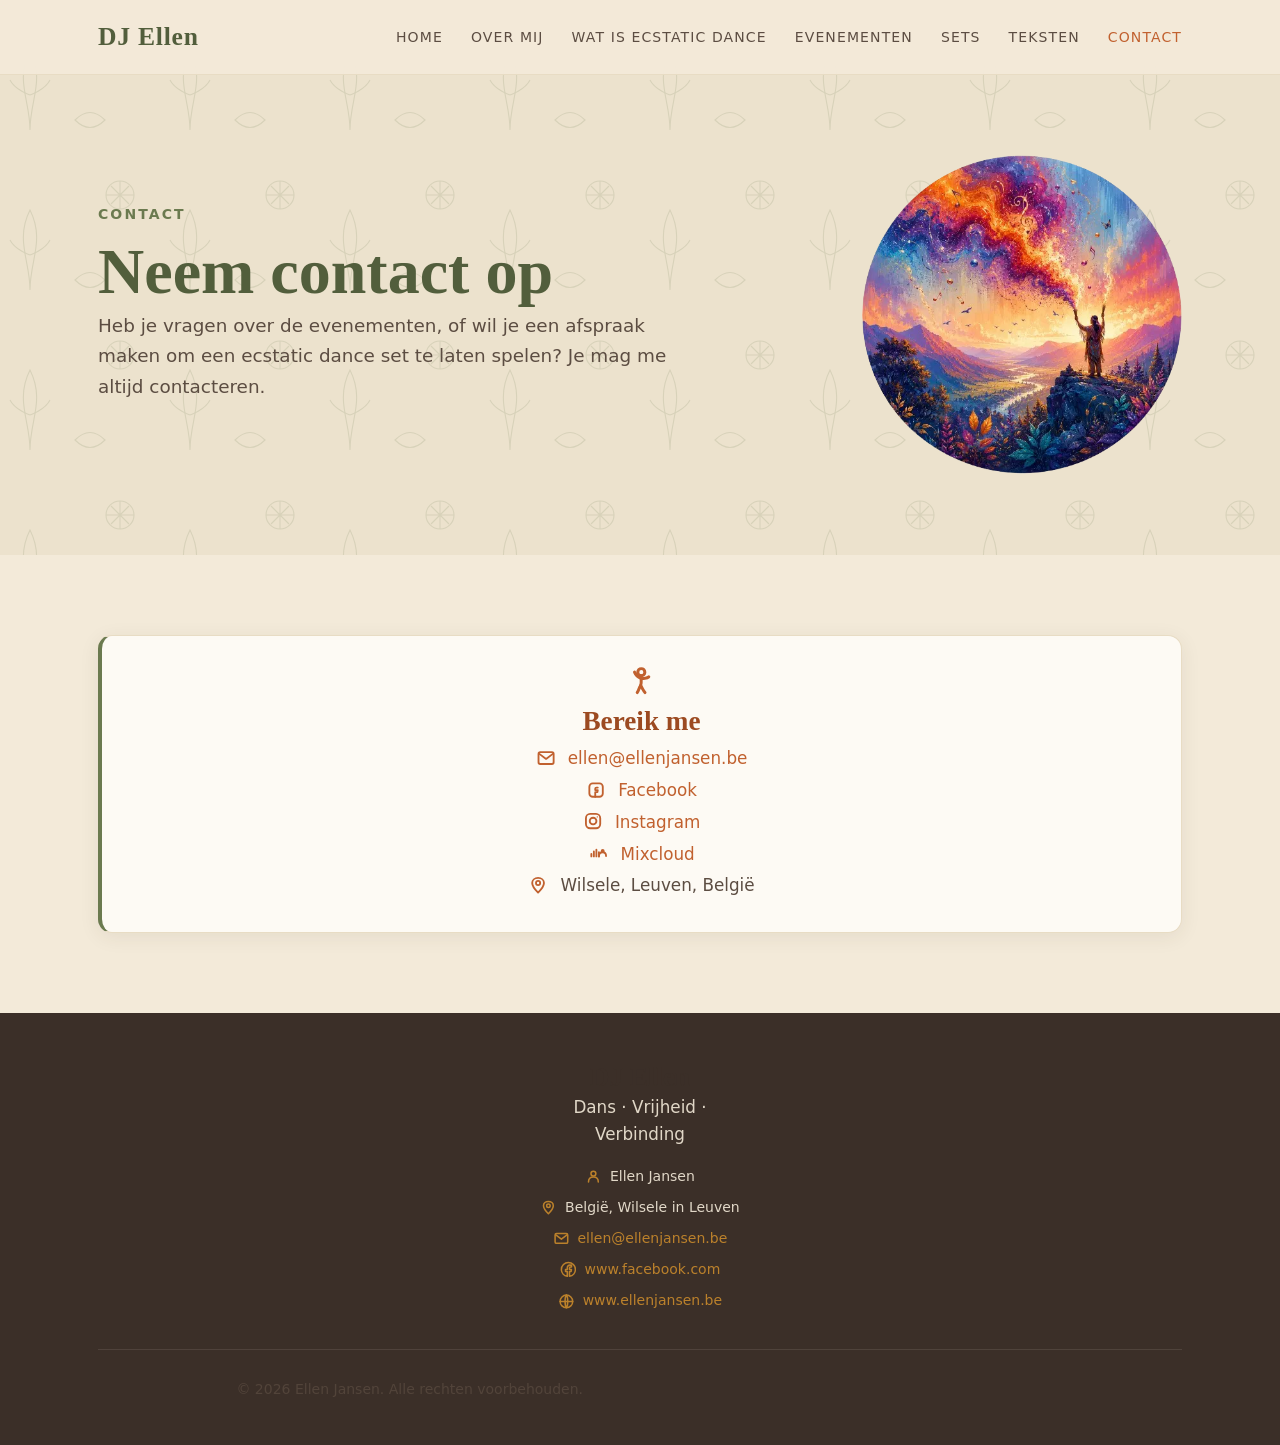
==== commit 3ddff42b: "rooksignaal ecstaticgolven" ====
--- a/contact.html
+++ b/contact.html
@@ -47,7 +47,7 @@
       </div>
 
       <div class="hero__visual">
-        <img src="images/veer.webp" alt="Veer" class="hero__visual img">
+        <img src="images/rooksignaal.webp" alt="Veer" class="hero__visual img">
       </div>
     </section>
 
--- a/style.css
+++ b/style.css
@@ -364,12 +364,10 @@
   .hero {
     flex-direction: column;
     text-align: center;
-    padding-block: var(--space-lg);
-  }
-
-  /* Reset flex-basis: de breedte-waarden (420px/280px) mogen niet als
-     hoogte-basis gelden zodra de richting naar column kantelt — anders
-     reserveert de browser onnodige verticale ruimte op het omslagpunt. */
+    padding-block: var(--space-md);
+    gap: var(--space-sm);
+  }
+
   .hero__text,
   .hero__visual {
     flex: 0 1 auto;
@@ -380,7 +378,7 @@
   }
 
   .hero__visual {
-    max-width: 150px;
+    max-width: 240px;
     margin: 0 auto var(--space-xs);
   }
 
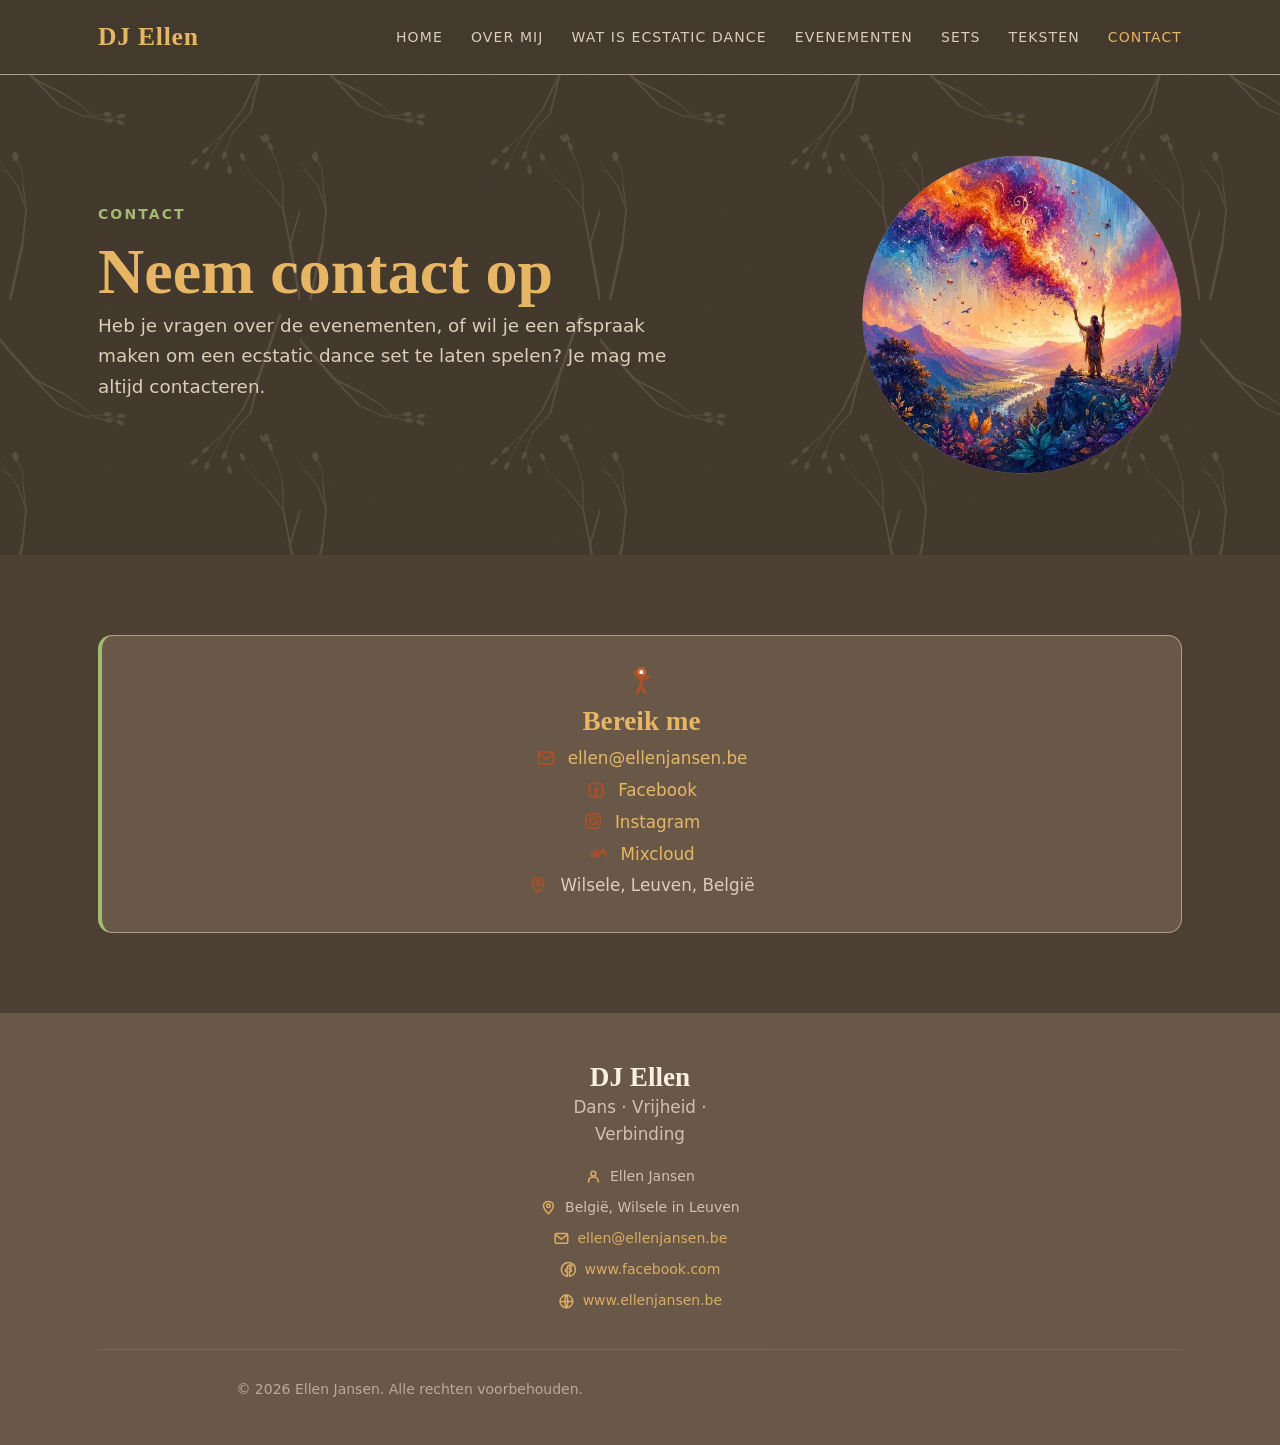
==== commit 0a68021f: "traffic cloudflare" ====
--- a/contact.html
+++ b/contact.html
@@ -6,6 +6,7 @@
   <title>Contact — DJ Ellen</title>
   <meta name="description" content="Neem contact op met DJ Ellen voor vragen over evenementen of het boeken van een ecstatic dance set.">
   <link rel="stylesheet" href="style.css">
+<!-- Cloudflare Web Analytics --><script type='module' src='https://static.cloudflareinsights.com/beacon.min.js' data-cf-beacon='{"token": "c8c930fb44b844d2bfe9100c1052bbee"}'></script><!-- End Cloudflare Web Analytics -->
 </head>
 <body>
 
--- a/style.css
+++ b/style.css
@@ -10,21 +10,50 @@
    Centraal kleurenpalet, typografie en spacing-schaal.
    Wijzig hier en de hele site past zich aan.
    -------------------------------------------------------------------------- */
+/*:root {
+  --color-terra: #c1612f;
+  --color-terra-dark: #9c4a21;
+  --color-oker: #c98a2c;
+  --color-mos: #6b7a4f;
+  --color-mos-dark: #525e3c;
+
+  --color-text: #3b2f28;
+  --color-text-zacht: #5c4d42;
+  --color-zand: #f3ead9;      
+  --color-zand-donker: #e8dcc4;
+  --color-wit-warm: #fdfaf4;   
+
+  --color-body-bg: #ece2cd;    
+
 :root {
-  /* Kleuren — aards en warm */
-  --color-terra: #c1612f;        /* terracotta — primaire accentkleur (knoppen, links) */
-  --color-terra-dark: #9c4a21;   /* donkerder terra — hover states */
-  --color-oker: #c98a2c;         /* oker — secundair accent */
-  --color-mos: #6b7a4f;          /* mosgroen — tertiair accent, natuurlijke details */
-  --color-mos-dark: #525e3c;     /* donker mosgroen — hover op groene elementen */
-
-  --color-text: #3b2f28;         /* diep warm bruin — hoofdtekstkleur */
-  --color-text-zacht: #5c4d42;   /* zachtere tekst voor subteksten */
-  --color-zand: #f3ead9;         /* zachte zandkleur — paginacontainer-achtergronden */
-  --color-zand-donker: #e8dcc4;  /* iets donkerder zand — randen, scheidingen */
-  --color-wit-warm: #fdfaf4;     /* warm bijna-wit — kaarten, lichte vlakken */
-
-  --color-body-bg: #ece2cd;      /* basis achtergrondkleur van de pagina (onder patroon) */
+  --color-terra: #b5562e;
+  --color-terra-dark: #8a3f20;
+  --color-oker: #b6802a;
+  --color-mos: #5c6a46;
+  --color-mos-dark: #46512f;
+
+  --color-text: #f2e9da;
+  --color-text-zacht: #d8c9b0;
+  --color-zand: #4a3f34;
+  --color-zand-donker: #5c4f40;
+  --color-wit-warm: #3a3129;
+
+  --color-body-bg: #2f2820;*/
+
+  :root {
+  --color-terra: #ab5029;
+  --color-terra-dark: #ca6430;
+  --color-oker: #e6b665;
+  --color-mos: #a2bb70;
+  --color-mos-dark: #4a5535;
+
+  --color-text: #f7efe1;
+  --color-text-zacht: #dccdb8;
+  --color-zand: #4d4133;
+  --color-zand-donker: #ad9e85;
+  --color-wit-warm: #695848;
+
+  --color-body-bg: #453a2e;
 
   /* Typografie */
   --font-heading: 'Cormorant Garamond', Georgia, 'Times New Roman', serif;
@@ -87,13 +116,13 @@
 }
 
 a {
-  color: var(--color-terra);
+  color: var(--color-oker);
   text-decoration: none;
   transition: color var(--transition);
 }
 
 a:hover {
-  color: var(--color-terra-dark);
+  color: var(--color-text);
 }
 
 ul, ol {
@@ -134,15 +163,31 @@
    Vast op de achtergrond (fixed) zodat het niet meebeweegt met scroll-content,
    en met een laag zandkleur erboven voor leesbaarheid.
    -------------------------------------------------------------------------- */
-body {
+/*body {
   background-color: var(--color-body-bg);
   background-image:
     url("data:image/svg+xml,%3Csvg xmlns='http://www.w3.org/2000/svg' width='160' height='160' viewBox='0 0 160 160'%3E%3Cg fill='none' stroke='%236b7a4f' stroke-width='1.1' opacity='0.16'%3E%3Cpath d='M30 130 C30 100 45 80 30 50 C15 80 30 100 30 130 Z'/%3E%3Cpath d='M30 95 C30 95 45 90 50 80'/%3E%3Cpath d='M30 95 C30 95 15 90 10 80'/%3E%3Ccircle cx='120' cy='35' r='14'/%3E%3Cpath d='M120 21 L120 49 M106 35 L134 35 M111 26 L129 44 M111 44 L129 26'/%3E%3Cpath d='M75 120 Q90 105 105 120 Q90 135 75 120 Z'/%3E%3C/g%3E%3C/svg%3E");
   background-repeat: repeat;
   background-size: 160px 160px;
   background-attachment: fixed;
-}
-
+}*/
+/*body {
+  background-color: var(--color-body-bg);
+  background-image:
+    url("data:image/svg+xml,%3Csvg xmlns='http://www.w3.org/2000/svg' width='200' height='200' viewBox='0 0 200 200'%3E%3Cg fill='none' stroke='%23c9b79a' stroke-width='1.1' opacity='0.14'%3E%3Cpath d='M55 165 C38 152 33 122 55 90 C77 122 72 152 55 165 Z'/%3E%3Cpath d='M55 165 L55 96'/%3E%3Cpath d='M55 148 L43 136 M55 148 L67 136'/%3E%3Cpath d='M55 128 L45 118 M55 128 L65 118'/%3E%3Cpath d='M55 108 L48 101 M55 108 L62 101'/%3E%3Cpath d='M55 165 Q59 173 67 175'/%3E%3Cellipse cx='150' cy='78' rx='7' ry='5' transform='rotate(-18 150 78)' fill='%23c9b79a' stroke='none'/%3E%3Cpath d='M156 75 L156 28'/%3E%3Cpath d='M156 28 C167 31 169 43 160 51'/%3E%3Cellipse cx='27' cy='53' rx='4.5' ry='3.2' transform='rotate(-18 27 53)' fill='%23c9b79a' stroke='none'/%3E%3Cpath d='M31 51 L31 22'/%3E%3Cpath d='M31 22 C39 24 40 33 34 39'/%3E%3C/g%3E%3C/svg%3E");
+  background-repeat: repeat;
+  background-size: 200px 200px;
+  background-attachment: fixed;
+}*/
+
+body {
+  background-color: var(--color-body-bg);
+  background-image:
+    url("data:image/svg+xml,%3Csvg%20xmlns%3D%22http%3A//www.w3.org/2000/svg%22%20width%3D%22300%22%20height%3D%22300%22%20viewBox%3D%220%200%20300%20300%22%3E%3Cdefs%3E%3Cfilter%20id%3D%22grain%22%3E%3CfeTurbulence%20type%3D%22fractalNoise%22%20baseFrequency%3D%220.9%22%20numOctaves%3D%222%22%20stitchTiles%3D%22stitch%22%20result%3D%22noise%22/%3E%3CfeColorMatrix%20in%3D%22noise%22%20type%3D%22matrix%22%20values%3D%220%200%200%200%200%200%200%200%200%200%200%200%200%200%200%200%200%200%200.05%200%22/%3E%3C/filter%3E%3C/defs%3E%3Crect%20width%3D%22300%22%20height%3D%22300%22%20filter%3D%22url%28%23grain%29%22/%3E%3Cg%20fill%3D%22none%22%20stroke%3D%22%23c9b79a%22%20stroke-linecap%3D%22round%22%20opacity%3D%220.16%22%20color%3D%22%23c9b79a%22%3E%3Cpath%20d%3D%22M10.0%20300.0%20L22.4%20244.9%22%20stroke-width%3D%222.60%22/%3E%3Cpath%20d%3D%22M22.4%20244.9%20L26.1%20209.6%22%20stroke-width%3D%221.77%22/%3E%3Cpath%20d%3D%22M26.1%20209.6%20L17.6%20185.8%22%20stroke-width%3D%221.20%22/%3E%3Cpath%20d%3D%22M17.6%20185.8%20L7.9%20173.1%22%20stroke-width%3D%220.82%22/%3E%3Cpath%20d%3D%22M7.9%20173.1%20L-1.3%20168.8%22%20stroke-width%3D%220.56%22/%3E%3Cpath%20d%3D%22M17.6%20185.8%20L6.7%20171.3%22%20stroke-width%3D%220.82%22/%3E%3Cpath%20d%3D%22M6.7%20171.3%20L0.0%20160.7%22%20stroke-width%3D%220.56%22/%3E%3Cpath%20d%3D%22M26.1%20209.6%20L23.2%20187.0%22%20stroke-width%3D%221.20%22/%3E%3Cpath%20d%3D%22M23.2%20187.0%20L22.4%20170.9%22%20stroke-width%3D%220.82%22/%3E%3Cpath%20d%3D%22M22.4%20170.9%20L17.9%20160.2%22%20stroke-width%3D%220.56%22/%3E%3Cpath%20d%3D%22M22.4%20170.9%20L17.3%20162.1%22%20stroke-width%3D%220.56%22/%3E%3Cpath%20d%3D%22M300.0%20300.0%20L290.0%20244.6%22%20stroke-width%3D%222.60%22/%3E%3Cpath%20d%3D%22M290.0%20244.6%20L300.8%20208.0%22%20stroke-width%3D%221.77%22/%3E%3Cpath%20d%3D%22M300.8%20208.0%20L316.8%20185.1%22%20stroke-width%3D%221.20%22/%3E%3Cpath%20d%3D%22M316.8%20185.1%20L319.6%20166.7%22%20stroke-width%3D%220.82%22/%3E%3Cpath%20d%3D%22M319.6%20166.7%20L326.9%20155.1%22%20stroke-width%3D%220.56%22/%3E%3Cpath%20d%3D%22M326.9%20155.1%20L330.3%20145.0%22%20stroke-width%3D%220.38%22/%3E%3Cpath%20d%3D%22M290.0%20244.6%20L283.3%20210.0%22%20stroke-width%3D%221.77%22/%3E%3Cpath%20d%3D%22M283.3%20210.0%20L268.0%20190.2%22%20stroke-width%3D%221.20%22/%3E%3Cpath%20d%3D%22M268.0%20190.2%20L255.5%20178.8%22%20stroke-width%3D%220.82%22/%3E%3Cpath%20d%3D%22M255.5%20178.8%20L247.6%20170.2%22%20stroke-width%3D%220.56%22/%3E%3Cpath%20d%3D%22M247.6%20170.2%20L244.3%20161.8%22%20stroke-width%3D%220.38%22/%3E%3Cpath%20d%3D%22M283.3%20210.0%20L282.5%20182.6%22%20stroke-width%3D%221.20%22/%3E%3Cpath%20d%3D%22M282.5%20182.6%20L277.5%20164.5%22%20stroke-width%3D%220.82%22/%3E%3Cpath%20d%3D%22M277.5%20164.5%20L271.5%20151.4%22%20stroke-width%3D%220.56%22/%3E%3Cpath%20d%3D%22M271.5%20151.4%20L265.7%20142.9%22%20stroke-width%3D%220.38%22/%3E%3Cpath%20d%3D%22M277.5%20164.5%20L272.2%20151.2%22%20stroke-width%3D%220.56%22/%3E%3Cpath%20d%3D%22M272.2%20151.2%20L268.8%20142.6%22%20stroke-width%3D%220.38%22/%3E%3Cpath%20d%3D%22M280.0%2015.0%20L260.3%2072.7%22%20stroke-width%3D%222.60%22/%3E%3Cpath%20d%3D%22M260.3%2072.7%20L250.6%20112.9%22%20stroke-width%3D%221.77%22/%3E%3Cpath%20d%3D%22M250.6%20112.9%20L232.7%20132.6%22%20stroke-width%3D%221.20%22/%3E%3Cpath%20d%3D%22M232.7%20132.6%20L225.9%20150.7%22%20stroke-width%3D%220.82%22/%3E%3Cpath%20d%3D%22M225.9%20150.7%20L228.6%20165.0%22%20stroke-width%3D%220.56%22/%3E%3Cpath%20d%3D%22M260.3%2072.7%20L242.5%20109.6%22%20stroke-width%3D%221.77%22/%3E%3Cpath%20d%3D%22M242.5%20109.6%20L224.9%20132.3%22%20stroke-width%3D%221.20%22/%3E%3Cpath%20d%3D%22M224.9%20132.3%20L209.2%20146.6%22%20stroke-width%3D%220.82%22/%3E%3Cpath%20d%3D%22M209.2%20146.6%20L197.8%20158.1%22%20stroke-width%3D%220.56%22/%3E%3Cpath%20d%3D%22M224.9%20132.3%20L214.5%20149.5%22%20stroke-width%3D%220.82%22/%3E%3Cpath%20d%3D%22M214.5%20149.5%20L209.0%20161.3%22%20stroke-width%3D%220.56%22/%3E%3Cpath%20d%3D%22M0.0%2040.0%20L34.4%2079.1%22%20stroke-width%3D%222.60%22/%3E%3Cpath%20d%3D%22M34.4%2079.1%20L63.9%2094.0%22%20stroke-width%3D%221.77%22/%3E%3Cpath%20d%3D%22M63.9%2094.0%20L81.3%20105.6%22%20stroke-width%3D%221.20%22/%3E%3Cpath%20d%3D%22M81.3%20105.6%20L91.4%20114.5%22%20stroke-width%3D%220.82%22/%3E%3Cpath%20d%3D%22M91.4%20114.5%20L99.6%20118.4%22%20stroke-width%3D%220.56%22/%3E%3Cpath%20d%3D%22M34.4%2079.1%20L59.3%20105.5%22%20stroke-width%3D%221.77%22/%3E%3Cpath%20d%3D%22M59.3%20105.5%20L83.8%20116.4%22%20stroke-width%3D%221.20%22/%3E%3Cpath%20d%3D%22M83.8%20116.4%20L103.8%20119.7%22%20stroke-width%3D%220.82%22/%3E%3Cpath%20d%3D%22M103.8%20119.7%20L116.1%20117.1%22%20stroke-width%3D%220.56%22/%3E%3Cpath%20d%3D%22M83.8%20116.4%20L102.7%20114.6%22%20stroke-width%3D%220.82%22/%3E%3Cpath%20d%3D%22M102.7%20114.6%20L115.7%20120.5%22%20stroke-width%3D%220.56%22/%3E%3Cellipse%20cx%3D%22-5.8%22%20cy%3D%22166.6%22%20rx%3D%224.2%22%20ry%3D%222.1%22%20transform%3D%22rotate%28-155%20-5.8%20166.6%29%22%20fill%3D%22currentColor%22%20stroke%3D%22none%22/%3E%3Cellipse%20cx%3D%2216.0%22%20cy%3D%22155.6%22%20rx%3D%224.2%22%20ry%3D%222.1%22%20transform%3D%22rotate%28-113%2016.0%20155.6%29%22%20fill%3D%22currentColor%22%20stroke%3D%22none%22/%3E%3Cellipse%20cx%3D%2214.8%22%20cy%3D%22157.8%22%20rx%3D%224.2%22%20ry%3D%222.1%22%20transform%3D%22rotate%28-120%2014.8%20157.8%29%22%20fill%3D%22currentColor%22%20stroke%3D%22none%22/%3E%3Cellipse%20cx%3D%22329.6%22%20cy%3D%22150.9%22%20rx%3D%224.2%22%20ry%3D%222.1%22%20transform%3D%22rotate%28-58%20329.6%20150.9%29%22%20fill%3D%22currentColor%22%20stroke%3D%22none%22/%3E%3Cellipse%20cx%3D%22242.5%22%20cy%3D%22157.1%22%20rx%3D%224.2%22%20ry%3D%222.1%22%20transform%3D%22rotate%28-111%20242.5%20157.1%29%22%20fill%3D%22currentColor%22%20stroke%3D%22none%22/%3E%3Cellipse%20cx%3D%22262.9%22%20cy%3D%22138.7%22%20rx%3D%224.2%22%20ry%3D%222.1%22%20transform%3D%22rotate%28-124%20262.9%20138.7%29%22%20fill%3D%22currentColor%22%20stroke%3D%22none%22/%3E%3Cellipse%20cx%3D%22266.9%22%20cy%3D%22137.9%22%20rx%3D%224.2%22%20ry%3D%222.1%22%20transform%3D%22rotate%28-112%20266.9%20137.9%29%22%20fill%3D%22currentColor%22%20stroke%3D%22none%22/%3E%3Cellipse%20cx%3D%22270.4%22%20cy%3D%22146.5%22%20rx%3D%224.2%22%20ry%3D%222.1%22%20transform%3D%22rotate%28-112%20270.4%20146.5%29%22%20fill%3D%22currentColor%22%20stroke%3D%22none%22/%3E%3Cellipse%20cx%3D%22229.5%22%20cy%3D%22169.9%22%20rx%3D%224.2%22%20ry%3D%222.1%22%20transform%3D%22rotate%2880%20229.5%20169.9%29%22%20fill%3D%22currentColor%22%20stroke%3D%22none%22/%3E%3Cellipse%20cx%3D%22224.2%22%20cy%3D%22155.4%22%20rx%3D%224.2%22%20ry%3D%222.1%22%20transform%3D%22rotate%28110%20224.2%20155.4%29%22%20fill%3D%22currentColor%22%20stroke%3D%22none%22/%3E%3Cellipse%20cx%3D%22194.3%22%20cy%3D%22161.6%22%20rx%3D%224.2%22%20ry%3D%222.1%22%20transform%3D%22rotate%28135%20194.3%20161.6%29%22%20fill%3D%22currentColor%22%20stroke%3D%22none%22/%3E%3Cellipse%20cx%3D%22205.5%22%20cy%3D%22150.0%22%20rx%3D%224.2%22%20ry%3D%222.1%22%20transform%3D%22rotate%28138%20205.5%20150.0%29%22%20fill%3D%22currentColor%22%20stroke%3D%22none%22/%3E%3Cellipse%20cx%3D%22206.9%22%20cy%3D%22165.8%22%20rx%3D%224.2%22%20ry%3D%222.1%22%20transform%3D%22rotate%28115%20206.9%20165.8%29%22%20fill%3D%22currentColor%22%20stroke%3D%22none%22/%3E%3Cellipse%20cx%3D%22121.0%22%20cy%3D%22116.0%22%20rx%3D%224.2%22%20ry%3D%222.1%22%20transform%3D%22rotate%28-12%20121.0%20116.0%29%22%20fill%3D%22currentColor%22%20stroke%3D%22none%22/%3E%3Cellipse%20cx%3D%22108.7%22%20cy%3D%22120.5%22%20rx%3D%224.2%22%20ry%3D%222.1%22%20transform%3D%22rotate%289%20108.7%20120.5%29%22%20fill%3D%22currentColor%22%20stroke%3D%22none%22/%3E%3Cellipse%20cx%3D%22120.3%22%20cy%3D%22122.6%22%20rx%3D%224.2%22%20ry%3D%222.1%22%20transform%3D%22rotate%2824%20120.3%20122.6%29%22%20fill%3D%22currentColor%22%20stroke%3D%22none%22/%3E%3Cellipse%20cx%3D%22107.6%22%20cy%3D%22114.1%22%20rx%3D%224.2%22%20ry%3D%222.1%22%20transform%3D%22rotate%28-6%20107.6%20114.1%29%22%20fill%3D%22currentColor%22%20stroke%3D%22none%22/%3E%3C/g%3E%3C/svg%3E");
+  background-repeat: repeat;
+  background-size: 300px 300px;
+  background-attachment: fixed;
+}
 
 /* --------------------------------------------------------------------------
    4. LAYOUT — ALGEMENE STRUCTUUR
@@ -160,7 +205,9 @@
   position: sticky;
   top: 0;
   z-index: 100;
-  background-color: rgba(243, 234, 217, 0.92);
+  /*background-color: rgba(243, 234, 217, 0.92);
+  background-color: rgba(47, 40, 32, 0.92);*/
+  background-color: rgba(69, 58, 46, 0.92);
   backdrop-filter: blur(10px);
   border-bottom: 1px solid var(--color-zand-donker);
 }
@@ -177,7 +224,8 @@
   font-family: var(--font-heading);
   font-size: 1.6rem;
   font-weight: 600;
-  color: var(--color-mos-dark);
+  /*color: var(--color-mos-dark);*/
+  color: var(--color-oker);
   letter-spacing: 0.03em;
 }
 
@@ -197,7 +245,8 @@
 
 .navbar__links a:hover,
 .navbar__links a.is-active {
-  color: var(--color-terra);
+/*  color: var(--color-terra);*/
+  color: var(--color-oker);
 }
 
 /* Hamburger-knop (mobiel) — puur CSS, geen JS-library nodig */
@@ -211,7 +260,7 @@
 .navbar__toggle span {
   width: 26px;
   height: 2px;
-  background-color: var(--color-terra);
+  background-color: var(--color-oker); /*var(--color-terra);*/
   border-radius: 2px;
   transition: transform var(--transition), opacity var(--transition);
 }
@@ -247,8 +296,10 @@
 
 /* --- Footer --- */
 .site-footer {
-  background-color: var(--color-text);
-  color: var(--color-zand);
+/*  background-color: var(--color-text);
+  color: var(--color-zand);*/
+  background-color: var(--color-wit-warm);
+  color: var(--color-text);
   padding-block: var(--space-lg) var(--space-md);
   text-align: center;
 }
@@ -258,7 +309,8 @@
 }
 
 .site-footer a:hover {
-  color: var(--color-wit-warm);
+  /*color: var(--color-wit-warm);*/
+  color: var(--color-text);  
 }
 
 .footer__grid {
@@ -271,7 +323,8 @@
 /* Tagline in de footer: lichte, warme zandkleur i.p.v. de te donkere
    standaard tekstkleur, voor voldoende contrast op de donkere achtergrond */
 .footer__tagline {
-  color: var(--color-zand);
+  /*color: var(--color-zand);*/
+  color: var(--color-text-zacht);
   opacity: 0.9;
   font-size: 1.05rem;
   text-align: center;
@@ -300,7 +353,8 @@
   gap: 0.5rem;
   margin-bottom: 0.5rem;
   font-size: var(--fs-small);
-  color: var(--color-zand);
+  /*color: var(--color-zand);*/
+  color: var(--color-text-zacht);  
   opacity: 0.9;
 }
 
@@ -391,9 +445,11 @@
 /* --- Evenement-kaarten (agenda) --- */
 .event-card {
   display: flex;
-  flex-wrap: wrap;
+  flex-direction: column;
+  align-items: center;
+/*  text-align: center;  flex-wrap: wrap;
   gap: var(--space-md);
-  align-items: stretch;
+  align-items: stretch; */
 }
 
 .event-card__info {
@@ -401,6 +457,7 @@
   display: flex;
   flex-direction: column;
   justify-content: center;
+  text-align: center;
 }
 
 .event-meta {
@@ -596,7 +653,7 @@
   font-weight: 600;
 }
 
-h1 { font-size: var(--fs-h1); color: var(--color-mos-dark); }
+h1 { font-size: var(--fs-h1); color: var(--color-oker); } /*color: var(--color-mos-dark); }*/
 h2 { font-size: var(--fs-h2); }
 h3 { font-size: var(--fs-h3); }
 h4 { font-size: var(--fs-h4); }
@@ -645,7 +702,8 @@
   text-align: center;
   font-size: var(--fs-h3);
   margin-bottom: var(--space-xs);
-  color: var(--color-terra-dark);
+  /*color: var(--color-terra-dark);*/
+  color: var(--color-oker);
 }
 
 /* Binnen een gecentreerde titel staat het icoon los boven de tekst, niet inline ervoor */
@@ -685,13 +743,15 @@
 /* Primaire knop — terracotta, gevuld */
 .btn--primary {
   background-color: var(--color-terra);
-  color: var(--color-wit-warm);
+/*  color: var(--color-wit-warm);*/
+  color: var(--color-text);  
 }
 
 .btn--primary:hover {
   background-color: var(--color-terra-dark);
   transform: translateY(-2px);
-  color: var(--color-wit-warm);
+/*  color: var(--color-wit-warm);*/
+  color: var(--color-text);  
 }
 
 /* Secundaire knop — oker outline */
@@ -703,13 +763,15 @@
 
 .btn--secondary:hover {
   background-color: var(--color-oker);
-  color: var(--color-wit-warm);
+/*  color: var(--color-wit-warm);*/
+  color: var(--color-text);  
 }
 
 /* Mixcloud / luisterknop — mosgroen, specifiek voor embedded sets */
 .btn--listen {
   background-color: var(--color-mos);
-  color: var(--color-wit-warm);
+/*  color: var(--color-wit-warm);*/
+  color: var(--color-text);  
 }
 
 .btn--listen:hover {
@@ -784,6 +846,40 @@
   overflow: hidden;
   clip: rect(0 0 0 0);
   white-space: nowrap;
+}
+
+/* --------------------------------------------------------------------------
+   Event detail — bereikbaarheid
+   Deze regels gelden alleen voor event-detail.html.
+   -------------------------------------------------------------------------- */
+.event-detail .travel-notice {
+  text-align: left;
+}
+
+.event-detail .travel-notice__warning {
+  color: #ff1a1a;
+  font-size: clamp(1.6rem, 3vw, 2.3rem);
+  text-align: center;
+  margin-bottom: var(--space-md);
+}
+
+.event-detail .travel-notice__important {
+  font-weight: 700;
+}
+
+.event-detail .travel-notice__routes {
+  list-style: disc;
+  margin: calc(var(--space-xs) * -1) 0 var(--space-sm) 1.5rem;
+}
+
+.event-detail .travel-notice__routes li {
+  color: var(--color-text-zacht);
+  margin-bottom: 0.25rem;
+}
+
+.event-detail .travel-notice__closing {
+  margin: var(--space-md) 0 0;
+  font-weight: 600;
 }
 
 
